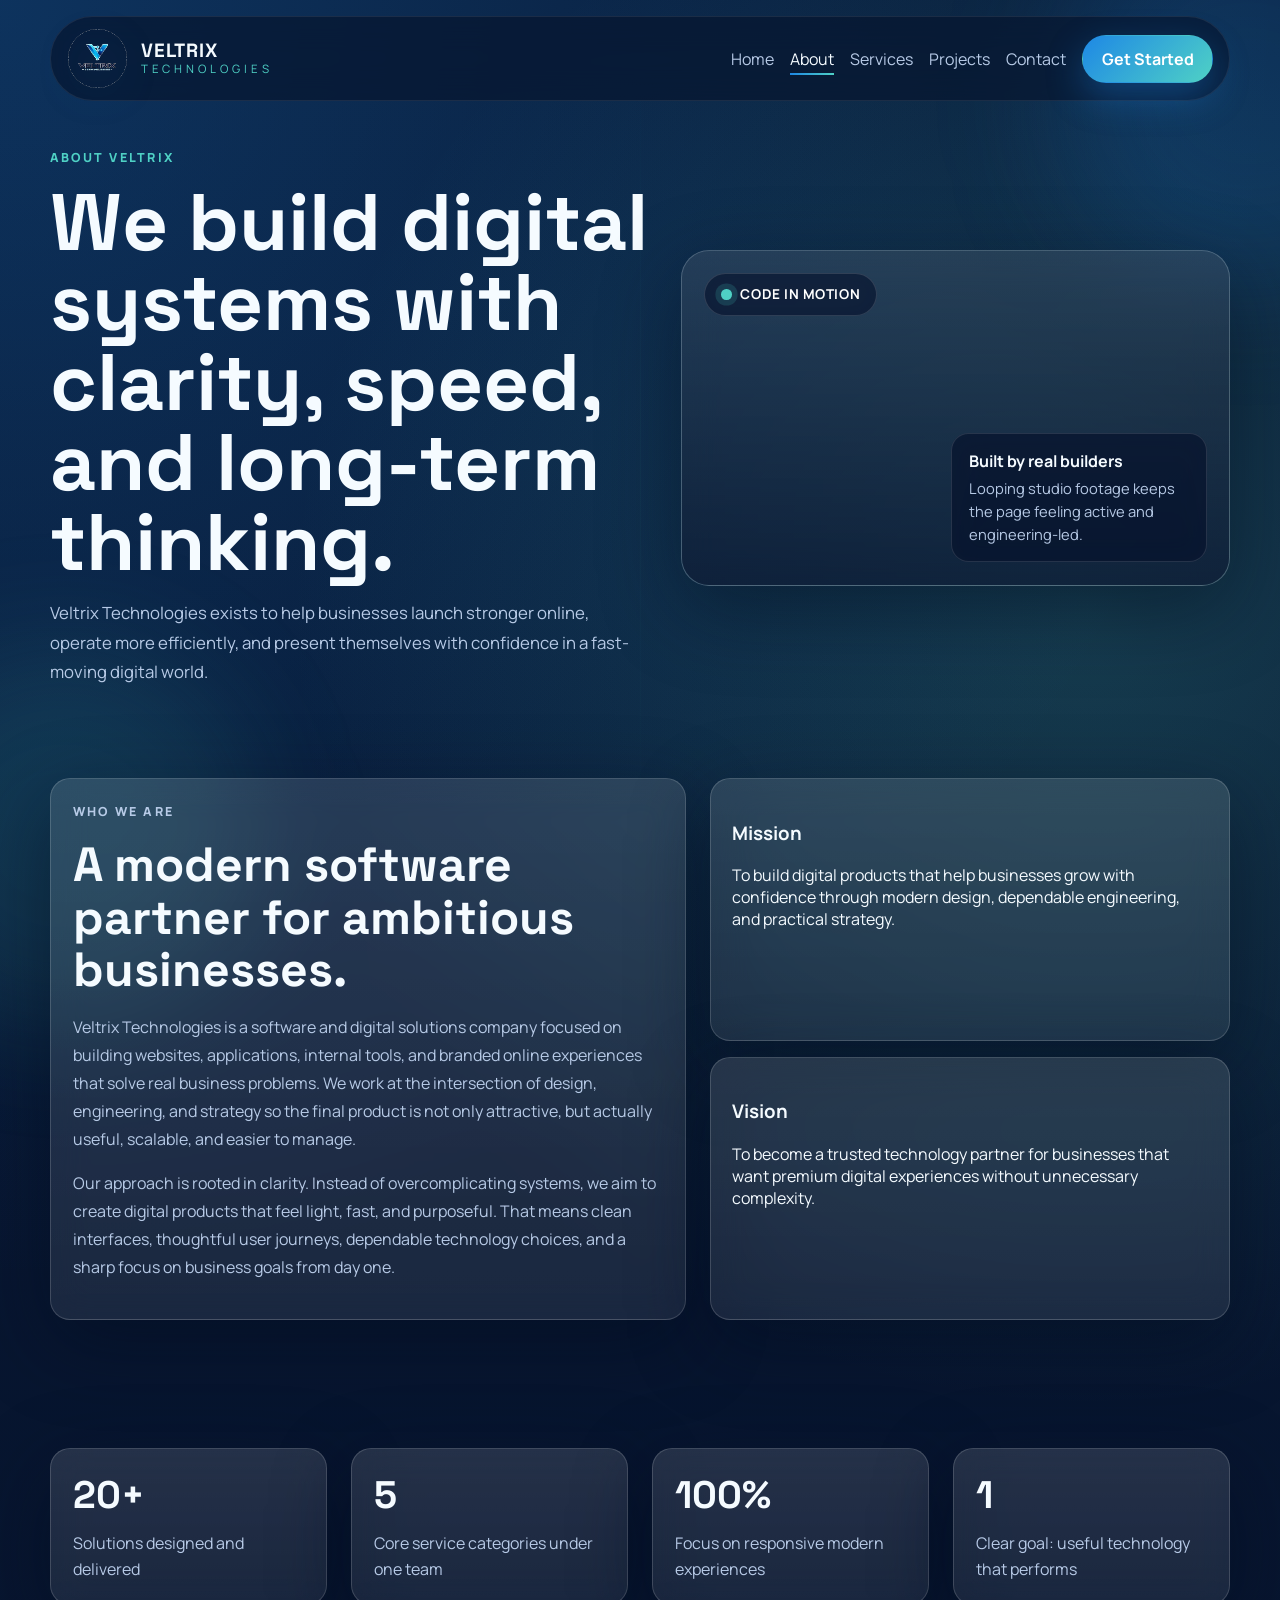
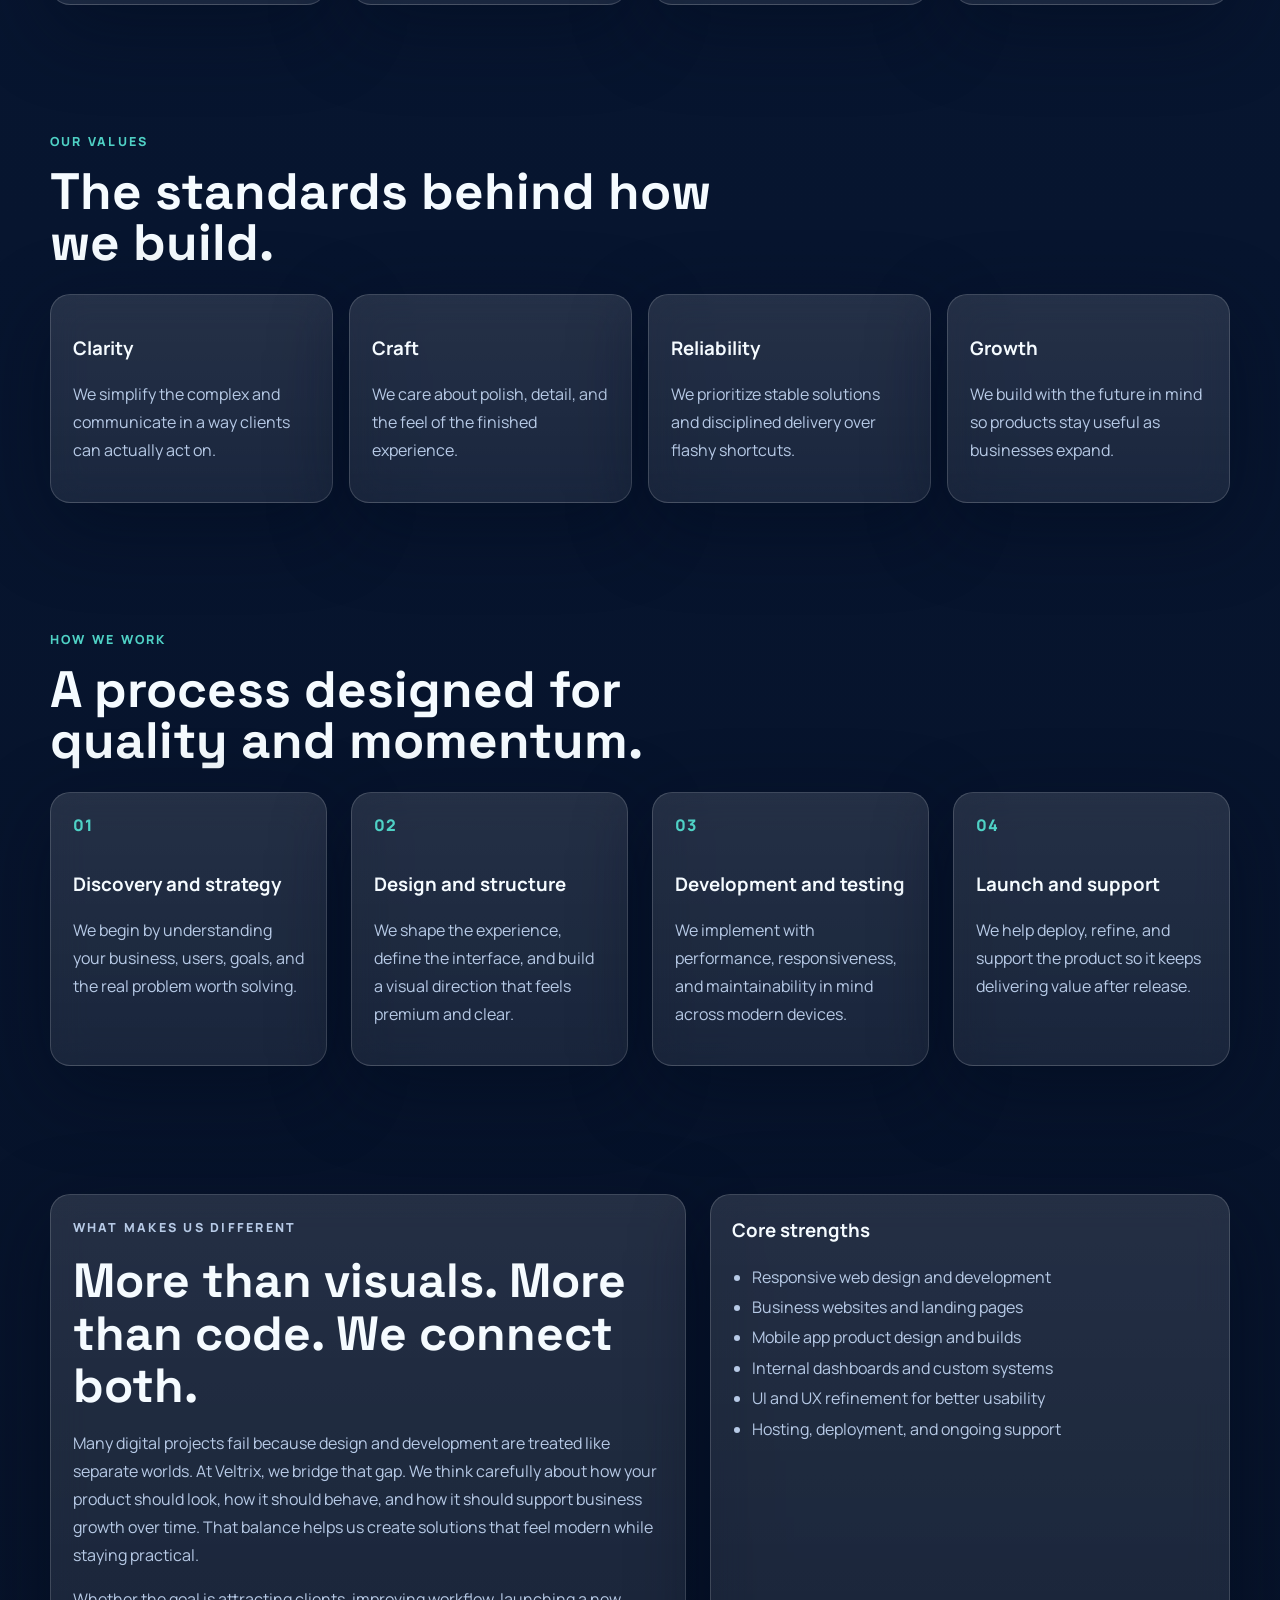
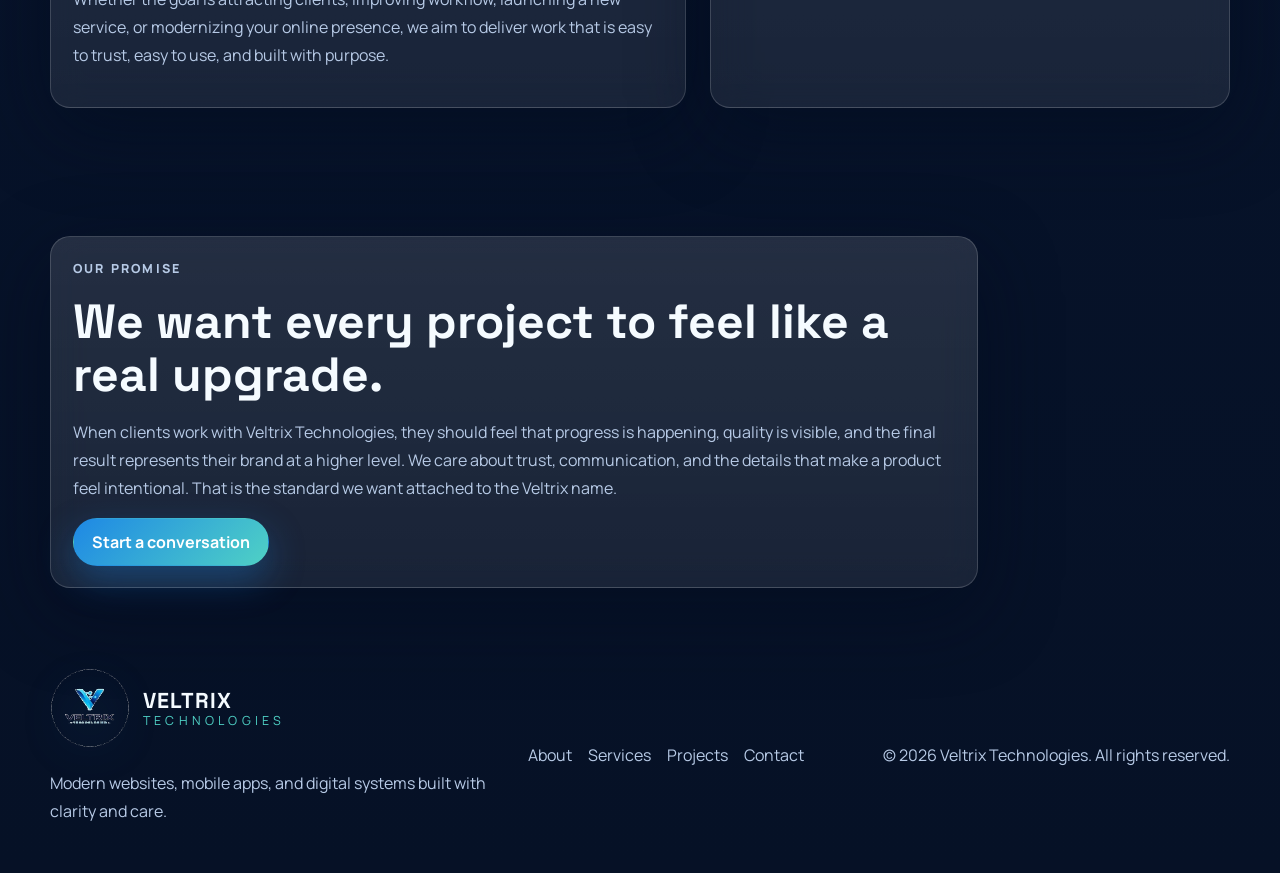
==== veltrix technologies/about.html @ 3b8d6b0b "Veltrix Technologies is a modern tech-focused brand built around creating digital solutions that ble" ====
<!DOCTYPE html>
<html lang="en">
<head>
  <meta charset="UTF-8">
  <meta name="viewport" content="width=device-width, initial-scale=1.0">
  <meta
    name="description"
    content="Learn more about Veltrix Technologies, our mission, values, process, and the way we build reliable digital products."
  >
  <title>About | Veltrix Technologies</title>
  <link rel="preconnect" href="https://fonts.googleapis.com">
  <link rel="preconnect" href="https://fonts.gstatic.com" crossorigin>
  <link
    href="https://fonts.googleapis.com/css2?family=Manrope:wght@400;500;600;700;800&family=Space+Grotesk:wght@500;700&display=swap"
    rel="stylesheet"
  >
  <link rel="stylesheet" href="styles.css">
</head>
<body>
  <div class="site-shell">
    <div class="ambient-line" aria-hidden="true"></div>
    <header class="page-top">
      <nav class="navbar">
        <a class="brand" href="index.html" aria-label="Veltrix Technologies home">
          <img class="brand-mark" src="assets/logo-transparent.png" alt="Veltrix Technologies logo">
          <span class="brand-text">
            <strong>Veltrix</strong>
            <span>Technologies</span>
          </span>
        </a>

        <button class="nav-toggle" aria-label="Toggle navigation" aria-expanded="false">
          <span></span>
          <span></span>
          <span></span>
        </button>

        <div class="nav-links">
          <a href="index.html">Home</a>
          <a class="active" href="about.html">About</a>
          <a href="services.html">Services</a>
          <a href="projects.html">Projects</a>
          <a href="contact.html">Contact</a>
          <a class="btn btn-primary" href="contact.html">Get Started</a>
        </div>
      </nav>

      <section class="section page-hero page-hero-split page-hero-balanced">
        <div class="page-hero-copy">
          <p class="eyebrow">About Veltrix</p>
          <h1>We build digital systems with clarity, speed, and long-term thinking.</h1>
          <p class="hero-text">
            Veltrix Technologies exists to help businesses launch stronger online, operate more
            efficiently, and present themselves with confidence in a fast-moving digital world.
          </p>
        </div>
        <div class="hero-media glass-card">
          <span class="media-badge">Code In Motion</span>
          <video
            class="hero-video"
            autoplay
            muted
            loop
            playsinline
            poster="https://images.unsplash.com/photo-1498050108023-c5249f4df085?auto=format&fit=crop&w=1200&q=80"
            aria-label="Software developers coding at their workstations"
          >
            <source src="https://www.pexels.com/download/video/8266177/" type="video/mp4">
            <source src="https://www.pexels.com/download/video/34704446/" type="video/mp4">
          </video>
          <div class="media-caption">
            <strong>Built by real builders</strong>
            <span>Looping studio footage keeps the page feeling active and engineering-led.</span>
          </div>
        </div>
      </section>
    </header>

    <main>
      <section class="section story-grid">
        <div class="story-card glass-card">
          <p class="eyebrow">Who We Are</p>
          <h2>A modern software partner for ambitious businesses.</h2>
          <p>
            Veltrix Technologies is a software and digital solutions company focused on building
            websites, applications, internal tools, and branded online experiences that solve
            real business problems. We work at the intersection of design, engineering, and
            strategy so the final product is not only attractive, but actually useful, scalable,
            and easier to manage.
          </p>
          <p>
            Our approach is rooted in clarity. Instead of overcomplicating systems, we aim to
            create digital products that feel light, fast, and purposeful. That means clean
            interfaces, thoughtful user journeys, dependable technology choices, and a sharp
            focus on business goals from day one.
          </p>
        </div>

        <div class="story-stack">
          <article class="mini-card glass-card">
            <h3>Mission</h3>
            <p>
              To build digital products that help businesses grow with confidence through modern
              design, dependable engineering, and practical strategy.
            </p>
          </article>
          <article class="mini-card glass-card">
            <h3>Vision</h3>
            <p>
              To become a trusted technology partner for businesses that want premium digital
              experiences without unnecessary complexity.
            </p>
          </article>
        </div>
      </section>

      <section class="section stats-band">
        <div class="stats-grid">
          <article class="stat-card glass-card"><strong>20+</strong><span>Solutions designed and delivered</span></article>
          <article class="stat-card glass-card"><strong>5</strong><span>Core service categories under one team</span></article>
          <article class="stat-card glass-card"><strong>100%</strong><span>Focus on responsive modern experiences</span></article>
          <article class="stat-card glass-card"><strong>1</strong><span>Clear goal: useful technology that performs</span></article>
        </div>
      </section>

      <section class="section values-section">
        <div class="section-heading">
          <p class="eyebrow">Our Values</p>
          <h2>The standards behind how we build.</h2>
        </div>
        <div class="values-grid">
          <article class="value-card glass-card">
            <h3>Clarity</h3>
            <p>We simplify the complex and communicate in a way clients can actually act on.</p>
          </article>
          <article class="value-card glass-card">
            <h3>Craft</h3>
            <p>We care about polish, detail, and the feel of the finished experience.</p>
          </article>
          <article class="value-card glass-card">
            <h3>Reliability</h3>
            <p>We prioritize stable solutions and disciplined delivery over flashy shortcuts.</p>
          </article>
          <article class="value-card glass-card">
            <h3>Growth</h3>
            <p>We build with the future in mind so products stay useful as businesses expand.</p>
          </article>
        </div>
      </section>

      <section class="section process-section">
        <div class="section-heading">
          <p class="eyebrow">How We Work</p>
          <h2>A process designed for quality and momentum.</h2>
        </div>
        <div class="timeline">
          <article class="timeline-step glass-card">
            <span class="timeline-number">01</span>
            <h3>Discovery and strategy</h3>
            <p>We begin by understanding your business, users, goals, and the real problem worth solving.</p>
          </article>
          <article class="timeline-step glass-card">
            <span class="timeline-number">02</span>
            <h3>Design and structure</h3>
            <p>We shape the experience, define the interface, and build a visual direction that feels premium and clear.</p>
          </article>
          <article class="timeline-step glass-card">
            <span class="timeline-number">03</span>
            <h3>Development and testing</h3>
            <p>We implement with performance, responsiveness, and maintainability in mind across modern devices.</p>
          </article>
          <article class="timeline-step glass-card">
            <span class="timeline-number">04</span>
            <h3>Launch and support</h3>
            <p>We help deploy, refine, and support the product so it keeps delivering value after release.</p>
          </article>
        </div>
      </section>

      <section class="section capability-section">
        <div class="capability-grid">
          <div class="capability-copy glass-card">
            <p class="eyebrow">What Makes Us Different</p>
            <h2>More than visuals. More than code. We connect both.</h2>
            <p>
              Many digital projects fail because design and development are treated like separate
              worlds. At Veltrix, we bridge that gap. We think carefully about how your product
              should look, how it should behave, and how it should support business growth over
              time. That balance helps us create solutions that feel modern while staying practical.
            </p>
            <p>
              Whether the goal is attracting clients, improving workflow, launching a new service,
              or modernizing your online presence, we aim to deliver work that is easy to trust,
              easy to use, and built with purpose.
            </p>
          </div>
          <div class="capability-list glass-card">
            <h3>Core strengths</h3>
            <ul>
              <li>Responsive web design and development</li>
              <li>Business websites and landing pages</li>
              <li>Mobile app product design and builds</li>
              <li>Internal dashboards and custom systems</li>
              <li>UI and UX refinement for better usability</li>
              <li>Hosting, deployment, and ongoing support</li>
            </ul>
          </div>
        </div>
      </section>

      <section class="section leadership-section">
        <div class="leader-card glass-card">
          <p class="eyebrow">Our Promise</p>
          <h2>We want every project to feel like a real upgrade.</h2>
          <p>
            When clients work with Veltrix Technologies, they should feel that progress is
            happening, quality is visible, and the final result represents their brand at a higher
            level. We care about trust, communication, and the details that make a product feel
            intentional. That is the standard we want attached to the Veltrix name.
          </p>
          <a class="btn btn-primary" href="contact.html">Start a conversation</a>
        </div>
      </section>
    </main>

    <footer class="footer">
      <div class="footer-brand">
        <a class="brand" href="index.html">
          <img class="brand-mark" src="assets/logo-transparent.png" alt="Veltrix Technologies logo">
          <span class="brand-text">
            <strong>Veltrix</strong>
            <span>Technologies</span>
          </span>
        </a>
        <p>Modern websites, mobile apps, and digital systems built with clarity and care.</p>
      </div>
      <div class="footer-links">
        <a href="about.html">About</a>
        <a href="services.html">Services</a>
        <a href="projects.html">Projects</a>
        <a href="contact.html">Contact</a>
      </div>
      <p class="copyright">&copy; 2026 Veltrix Technologies. All rights reserved.</p>
    </footer>
  </div>

  <script src="script.js"></script>
</body>
</html>
---- veltrix technologies/styles.css ----
:root {
  --bg: #07152f;
  --bg-soft: #0a1f44;
  --surface: rgba(255, 255, 255, 0.08);
  --surface-strong: rgba(255, 255, 255, 0.12);
  --border: rgba(255, 255, 255, 0.16);
  --text: #f5fbff;
  --muted: #b7cae6;
  --primary: #1e88e5;
  --accent: #4fd1c5;
  --shadow: 0 24px 80px rgba(3, 11, 28, 0.45);
  --radius-lg: 28px;
  --radius-md: 20px;
  --radius-sm: 14px;
  --container: 1180px;
  --section-space: 4rem;
}

* {
  box-sizing: border-box;
}

html {
  scroll-behavior: smooth;
}

body {
  margin: 0;
  font-family: "Manrope", sans-serif;
  color: var(--text);
  background:
    radial-gradient(circle at top left, rgba(30, 136, 229, 0.24), transparent 30%),
    radial-gradient(circle at 85% 15%, rgba(79, 209, 197, 0.2), transparent 22%),
    linear-gradient(180deg, #081833 0%, #07152f 45%, #061126 100%);
  overflow-x: hidden;
}

body.menu-open {
  overflow: hidden;
}

a {
  color: inherit;
  text-decoration: none;
}

button,
input,
textarea {
  font: inherit;
}

.site-shell {
  position: relative;
  overflow: hidden;
}

.site-shell::before,
.site-shell::after {
  content: "";
  position: fixed;
  inset: auto;
  width: 24rem;
  height: 24rem;
  border-radius: 50%;
  filter: blur(60px);
  pointer-events: none;
  z-index: -1;
}

.site-shell::before {
  top: -6rem;
  right: -10rem;
  background: rgba(30, 136, 229, 0.18);
}

.site-shell::after {
  bottom: -8rem;
  left: -8rem;
  background: rgba(79, 209, 197, 0.12);
}

.site-shell .ambient-line {
  position: fixed;
  inset: 0 auto 0 50%;
  width: 1px;
  background: linear-gradient(180deg, transparent, rgba(79, 209, 197, 0.12), transparent);
  opacity: 0.35;
  pointer-events: none;
  z-index: -1;
}

.section,
.navbar,
.footer {
  width: min(calc(100% - 2rem), var(--container));
  margin: 0 auto;
}

.section {
  padding: var(--section-space) 0;
}

.hero-wrap {
  padding-bottom: 2rem;
}

.page-top {
  padding-bottom: 0.75rem;
}

.navbar {
  position: sticky;
  top: 0;
  z-index: 20;
  display: flex;
  align-items: center;
  justify-content: space-between;
  margin-top: 1rem;
  padding: 0.7rem 1rem;
  background: rgba(7, 21, 47, 0.68);
  border: 1px solid rgba(255, 255, 255, 0.08);
  border-radius: 999px;
  transition: transform 220ms ease, border-color 220ms ease, background 220ms ease, box-shadow 220ms ease;
  -webkit-backdrop-filter: blur(16px);
    backdrop-filter: blur(16px);
}

.brand {
  display: inline-flex;
  align-items: center;
  gap: 0.8rem;
  flex: 0 0 auto;
}

.brand-mark {
  width: 3.8rem;
  height: 3.8rem;
  display: block;
  object-fit: contain;
  object-position: center;
  filter: drop-shadow(0 10px 24px rgba(30, 136, 229, 0.25));
  transition: transform 260ms ease, filter 260ms ease;
}

.brand-text {
  display: flex;
  flex-direction: column;
  line-height: 0.95;
}

.brand-text strong {
  font-family: "Space Grotesk", sans-serif;
  font-size: 1.2rem;
  letter-spacing: 0.05em;
  text-transform: uppercase;
}

.brand-text span {
  margin-top: 0.22rem;
  font-size: 0.72rem;
  color: var(--accent);
  letter-spacing: 0.34em;
  text-transform: uppercase;
}

.brand:hover .brand-mark,
.brand:focus-visible .brand-mark {
  transform: translateY(-2px) scale(1.02);
  filter: drop-shadow(0 16px 30px rgba(79, 209, 197, 0.32));
}

.nav-links {
  display: flex;
  align-items: center;
  gap: 1rem;
}

.nav-links a:not(.btn) {
  position: relative;
  color: var(--muted);
  transition: color 180ms ease, transform 180ms ease;
}

.nav-links a:not(.btn)::after {
  content: "";
  position: absolute;
  left: 0;
  bottom: -0.35rem;
  width: 100%;
  height: 2px;
  background: linear-gradient(90deg, var(--primary), var(--accent));
  transform: scaleX(0);
  transform-origin: left;
  transition: transform 220ms ease;
}

.nav-links a.active:not(.btn) {
  color: var(--text);
}

.nav-links a:not(.btn):hover,
.nav-links a:not(.btn):focus-visible {
  color: var(--text);
  transform: translateY(-1px);
}

.nav-links a:not(.btn):hover::after,
.nav-links a:not(.btn):focus-visible::after,
.nav-links a.active:not(.btn)::after {
  transform: scaleX(1);
}

.nav-toggle {
  display: none;
  border: 0;
  background: transparent;
  flex-direction: column;
  gap: 0.35rem;
  padding: 0.25rem;
  cursor: pointer;
}

.nav-toggle span {
  width: 1.5rem;
  height: 2px;
  background: var(--text);
  border-radius: 999px;
  transition: transform 180ms ease, opacity 180ms ease;
}

.btn {
  display: inline-flex;
  align-items: center;
  justify-content: center;
  gap: 0.5rem;
  padding: 0.75rem 1.15rem;
  border: 1px solid transparent;
  border-radius: 999px;
  font-weight: 700;
  position: relative;
  overflow: hidden;
  transition: transform 180ms ease, box-shadow 180ms ease, border-color 180ms ease, background 180ms ease;
}

.btn:hover,
.btn:focus-visible {
  transform: translateY(-2px);
}

.btn-primary {
  background: linear-gradient(135deg, var(--primary), var(--accent));
  color: #fff;
  box-shadow: 0 14px 36px rgba(30, 136, 229, 0.35);
}

.btn::after {
  content: "";
  position: absolute;
  inset: 0;
  background: linear-gradient(120deg, transparent 20%, rgba(255, 255, 255, 0.24) 50%, transparent 80%);
  transform: translateX(-120%);
  transition: transform 450ms ease;
}

.btn:hover::after,
.btn:focus-visible::after {
  transform: translateX(120%);
}

.btn-secondary {
  background: rgba(255, 255, 255, 0.04);
  color: var(--text);
  border-color: var(--border);
}

.hero {
  display: grid;
  grid-template-columns: 1.1fr 0.9fr;
  align-items: center;
  gap: 2rem;
  min-height: calc(100vh - 7rem);
}

.eyebrow {
  margin: 0 0 1rem;
  text-transform: uppercase;
  letter-spacing: 0.18em;
  color: var(--accent);
  font-size: 0.78rem;
  font-weight: 800;
}

.hero h1,
.section-heading h2 {
  margin: 0;
  font-family: "Space Grotesk", sans-serif;
  line-height: 1;
}

.hero h1 {
  font-size: clamp(3rem, 7vw, 5.7rem);
  max-width: 11ch;
}

.hero-rotator {
  position: relative;
  min-height: 3.6em;
}

.hero-rotator-text {
  display: inline-flex;
  flex-wrap: wrap;
  gap: 0.28em;
  align-content: flex-start;
}

.hero-rotator-word {
  display: inline-block;
  opacity: 1;
  transform: translateY(0);
}

.hero-rotator-text.is-entering .hero-rotator-word {
  opacity: 0;
  transform: translateY(0.45em);
  animation: heroWordIn 0.55s ease forwards;
}

.hero-rotator-text.is-leaving .hero-rotator-word {
  animation: heroWordOut 0.42s ease forwards;
}

.page-hero {
  padding-top: 3rem;
  padding-bottom: 1rem;
}

.page-hero-split {
  display: grid;
  grid-template-columns: minmax(0, 1.05fr) minmax(20rem, 0.95fr);
  align-items: stretch;
  gap: 1.5rem;
}

.page-hero-copy {
  max-width: 40rem;
  display: flex;
  flex-direction: column;
  justify-content: center;
}

.page-hero-balanced {
  align-items: center;
}

.page-hero-balanced .page-hero-copy {
  max-width: 38rem;
}

.page-hero h1 {
  margin: 0;
  max-width: 12ch;
  font-family: "Space Grotesk", sans-serif;
  font-size: clamp(2.8rem, 7vw, 5rem);
  line-height: 1;
}

.hero-text,
.about-copy p,
.service-card p,
.project-card p,
.reason-card p,
.story-card p,
.value-card p,
.timeline-step p,
.capability-copy p,
.leader-card p,
.contact-panel p,
.footer p {
  color: var(--muted);
  line-height: 1.75;
}

.hero-text {
  max-width: 60ch;
  margin: 1rem 0 0;
  font-size: 1.05rem;
}

.hero-actions {
  display: flex;
  flex-wrap: wrap;
  gap: 1rem;
  margin: 1.5rem 0;
}

.hero-metrics {
  list-style: none;
  padding: 0;
  margin: 1.4rem 0 0;
  display: grid;
  grid-template-columns: repeat(3, minmax(0, 1fr));
  gap: 1rem;
}

.hero-metrics li {
  padding: 1rem 1rem 0 0;
  border-top: 1px solid rgba(255, 255, 255, 0.12);
}

.hero-metrics strong {
  display: block;
  font-size: 1.45rem;
  margin-bottom: 0.35rem;
}

.hero-metrics span {
  color: var(--muted);
  font-size: 0.92rem;
}

.glass-card {
  background: linear-gradient(180deg, var(--surface-strong), var(--surface));
  border: 1px solid var(--border);
  box-shadow: var(--shadow);
  -webkit-backdrop-filter: blur(18px);
  backdrop-filter: blur(18px);
  transition: transform 260ms ease, border-color 260ms ease, box-shadow 260ms ease, background 260ms ease;
}

.hero-visual {
  position: relative;
  min-height: 34rem;
  border-radius: var(--radius-lg);
  overflow: hidden;
  isolation: isolate;
}

.hero-video {
  width: 100%;
  height: 100%;
  object-fit: cover;
  transition: opacity 420ms ease;
}

.hero-video.is-swapping {
  opacity: 0.45;
}

.hero-visual .hero-video {
  position: absolute;
  inset: 0;
}

.hero-visual::after,
.hero-media::after {
  content: "";
  position: absolute;
  inset: 0;
  background: linear-gradient(180deg, rgba(7, 21, 47, 0.18), rgba(7, 21, 47, 0.72));
  pointer-events: none;
}

.visual-grid {
  position: absolute;
  inset: 0;
  background-image:
    linear-gradient(rgba(255, 255, 255, 0.06) 1px, transparent 1px),
    linear-gradient(90deg, rgba(255, 255, 255, 0.06) 1px, transparent 1px);
  background-size: 3rem 3rem;
  mask-image: linear-gradient(180deg, rgba(0, 0, 0, 0.8), transparent);
  animation: pulseGrid 10s linear infinite;
}

.orb {
  position: absolute;
  border-radius: 50%;
  filter: blur(8px);
  animation: drift 9s ease-in-out infinite;
}

.orb-one {
  width: 14rem;
  height: 14rem;
  right: -2rem;
  top: -1rem;
  background: radial-gradient(circle, rgba(79, 209, 197, 0.9), transparent 65%);
}

.orb-two {
  width: 18rem;
  height: 18rem;
  left: -5rem;
  bottom: -6rem;
  animation-delay: -3s;
  background: radial-gradient(circle, rgba(30, 136, 229, 0.9), transparent 68%);
}

.dashboard-card {
  position: absolute;
  background: rgba(7, 21, 47, 0.72);
  border: 1px solid rgba(255, 255, 255, 0.14);
  border-radius: var(--radius-md);
  padding: 1.25rem;
  z-index: 2;
}

.card-top {
  top: 3rem;
  right: 2rem;
  max-width: 16rem;
}

.card-bottom {
  left: 2rem;
  bottom: 2rem;
  max-width: 14rem;
}

.chip {
  display: inline-flex;
  padding: 0.45rem 0.8rem;
  border-radius: 999px;
  font-size: 0.8rem;
  color: var(--bg-soft);
  background: var(--accent);
  font-weight: 800;
}

.dashboard-card h3,
.dashboard-card p,
.dashboard-card strong {
  margin: 0;
}

.dashboard-card h3 {
  margin-top: 1rem;
  line-height: 1.4;
}

.card-bottom p {
  color: var(--muted);
  margin-bottom: 0.65rem;
}

.section-heading {
  max-width: 44rem;
  margin-bottom: 1.6rem;
}

.hero-media {
  position: relative;
  min-height: 21rem;
  height: 100%;
  border-radius: var(--radius-lg);
  overflow: hidden;
}

.page-hero-balanced .hero-media {
  min-height: 18.5rem;
  max-height: 21rem;
}

.media-badge,
.media-caption {
  position: absolute;
  z-index: 2;
  -webkit-backdrop-filter: blur(14px);
  backdrop-filter: blur(14px);
}

.media-badge {
  top: 1.4rem;
  left: 1.4rem;
  display: inline-flex;
  align-items: center;
  gap: 0.55rem;
  padding: 0.7rem 1rem;
  border-radius: 999px;
  background: rgba(7, 21, 47, 0.7);
  border: 1px solid rgba(255, 255, 255, 0.14);
  color: #fff;
  font-size: 0.85rem;
  font-weight: 700;
  letter-spacing: 0.04em;
  text-transform: uppercase;
}

.media-badge::before {
  content: "";
  width: 0.65rem;
  height: 0.65rem;
  border-radius: 50%;
  background: var(--accent);
  box-shadow: 0 0 0 0.35rem rgba(79, 209, 197, 0.16);
}

.media-caption {
  right: 1.4rem;
  bottom: 1.4rem;
  max-width: 16rem;
  padding: 1rem 1.1rem;
  border-radius: 1.1rem;
  background: rgba(7, 21, 47, 0.74);
  border: 1px solid rgba(255, 255, 255, 0.12);
}

.media-caption strong,
.media-caption span {
  display: block;
}

.media-caption strong {
  margin-bottom: 0.3rem;
  font-size: 1rem;
}

.media-caption span {
  color: var(--muted);
  line-height: 1.55;
  font-size: 0.92rem;
}

.section-heading h2 {
  font-size: clamp(2rem, 4vw, 3.4rem);
}

.section-action {
  margin-top: 2rem;
}

.text-link {
  display: inline-block;
  margin-top: 1rem;
  color: var(--accent);
  font-weight: 700;
}

.about-grid,
.contact-grid,
.story-grid,
.capability-grid {
  display: grid;
  grid-template-columns: 1.1fr 0.9fr;
  gap: 1.5rem;
}

.about-copy,
.story-card,
.capability-copy,
.capability-list,
.leader-card,
.contact-panel,
.contact-form,
.mini-card,
.service-card,
.project-card,
.reason-card,
.value-card,
.timeline-step,
.stat-card,
.cta-panel {
  border-radius: var(--radius-md);
  padding: 1.35rem;
}

.about-points,
.story-stack,
.values-grid {
  display: grid;
  gap: 1rem;
}

.card-grid {
  display: grid;
  gap: 1rem;
}

.services-grid {
  grid-template-columns: repeat(5, minmax(0, 1fr));
}

.projects-grid,
.why-grid,
.projects-grid-wide {
  grid-template-columns: repeat(3, minmax(0, 1fr));
}

.service-card,
.project-card,
.reason-card,
.mini-card,
.value-card,
.timeline-step,
.stat-card {
  transition: transform 220ms ease, border-color 220ms ease, box-shadow 220ms ease;
}

.service-card:hover,
.project-card:hover,
.reason-card:hover,
.mini-card:hover,
.value-card:hover,
.timeline-step:hover,
.stat-card:hover,
.contact-panel:hover,
.contact-form:hover,
.about-copy:hover,
.story-card:hover,
.capability-copy:hover,
.capability-list:hover,
.leader-card:hover {
  transform: translateY(-8px) scale(1.01);
  border-color: rgba(79, 209, 197, 0.35);
  box-shadow: 0 26px 60px rgba(3, 11, 28, 0.55);
}

.icon {
  display: inline-flex;
  align-items: center;
  justify-content: center;
  width: 3rem;
  height: 3rem;
  margin-bottom: 1rem;
  border-radius: 1rem;
  font-weight: 800;
  background: linear-gradient(135deg, rgba(30, 136, 229, 0.22), rgba(79, 209, 197, 0.22));
  color: var(--accent);
}

.project-image {
  height: 12rem;
  border-radius: 1.2rem;
  margin-bottom: 1.25rem;
  background-size: cover;
  background-position: center;
}

.project-one {
  background:
    linear-gradient(135deg, rgba(7, 21, 47, 0.38), rgba(30, 136, 229, 0.22)),
    url("https://images.unsplash.com/photo-1498050108023-c5249f4df085?auto=format&fit=crop&w=1200&q=80");
}

.project-two {
  background:
    linear-gradient(135deg, rgba(7, 21, 47, 0.42), rgba(79, 209, 197, 0.18)),
    url("https://images.unsplash.com/photo-1515879218367-8466d910aaa4?auto=format&fit=crop&w=1200&q=80");
}

.project-three {
  background:
    linear-gradient(135deg, rgba(10, 31, 68, 0.4), rgba(30, 136, 229, 0.24)),
    url("https://images.unsplash.com/photo-1461749280684-dccba630e2f6?auto=format&fit=crop&w=1200&q=80");
}

.project-card a {
  display: inline-block;
  margin-top: 0.5rem;
  color: var(--accent);
  font-weight: 700;
  transition: transform 180ms ease, color 180ms ease;
}

.project-card a:hover,
.project-card a:focus-visible,
.text-link:hover,
.text-link:focus-visible {
  transform: translateX(4px);
}

.stats-grid {
  display: grid;
  grid-template-columns: repeat(4, minmax(0, 1fr));
  gap: 1.5rem;
}

.stat-card strong {
  display: block;
  font-family: "Space Grotesk", sans-serif;
  font-size: 2.4rem;
  margin-bottom: 0.75rem;
}

.stat-card span {
  color: var(--muted);
  line-height: 1.6;
}

.values-grid {
  grid-template-columns: repeat(4, minmax(0, 1fr));
}

.timeline {
  display: grid;
  grid-template-columns: repeat(4, minmax(0, 1fr));
  gap: 1.5rem;
}

.timeline-number {
  display: inline-flex;
  margin-bottom: 1rem;
  color: var(--accent);
  font-weight: 800;
  letter-spacing: 0.08em;
}

.capability-list h3 {
  margin-top: 0;
}

.capability-list ul {
  padding-left: 1.2rem;
  margin: 1rem 0 0;
  color: var(--muted);
  line-height: 1.9;
}

.cta-panel {
  display: flex;
  align-items: center;
  justify-content: space-between;
  gap: 1.5rem;
}

.cta-panel h2,
.leader-card h2,
.story-card h2,
.capability-copy h2 {
  margin: 0;
  font-family: "Space Grotesk", sans-serif;
  font-size: clamp(2rem, 4vw, 3rem);
  line-height: 1.1;
}

.leader-card {
  max-width: 58rem;
}

.timeline-step,
.stat-card,
.reason-card,
.service-card,
.project-card,
.mini-card,
.value-card {
  position: relative;
  overflow: hidden;
}

.timeline-step::before,
.stat-card::before,
.reason-card::before,
.service-card::before,
.project-card::before,
.mini-card::before,
.value-card::before {
  content: "";
  position: absolute;
  inset: auto -20% -45% auto;
  width: 10rem;
  height: 10rem;
  border-radius: 50%;
  background: radial-gradient(circle, rgba(79, 209, 197, 0.18), transparent 70%);
  opacity: 0;
  transition: opacity 220ms ease;
}

.timeline-step:hover::before,
.stat-card:hover::before,
.reason-card:hover::before,
.service-card:hover::before,
.project-card:hover::before,
.mini-card:hover::before,
.value-card:hover::before {
  opacity: 1;
}

.contact-list {
  list-style: none;
  padding: 0;
  margin: 2rem 0 0;
  display: grid;
  gap: 1rem;
}

.contact-list li {
  display: flex;
  flex-direction: column;
  gap: 0.35rem;
}

.contact-list span {
  color: var(--muted);
}

.contact-list a {
  color: var(--accent);
  text-decoration: none;
  width: fit-content;
}

.contact-list a:hover {
  text-decoration: underline;
}

.social-links {
  display: flex;
  flex-wrap: wrap;
  gap: 0.8rem;
  margin-top: 1.4rem;
}

.social-link {
  width: 2.9rem;
  height: 2.9rem;
  display: inline-flex;
  align-items: center;
  justify-content: center;
  border-radius: 999px;
  border: 1px solid rgba(255, 255, 255, 0.12);
  background: rgba(255, 255, 255, 0.04);
  transition: transform 180ms ease, border-color 180ms ease, box-shadow 180ms ease, background 180ms ease;
}

.social-link svg {
  width: 1.18rem;
  height: 1.18rem;
  fill: #fff;
}

.social-link:hover,
.social-link:focus-visible {
  transform: translateY(-3px);
  border-color: rgba(79, 209, 197, 0.35);
  box-shadow: 0 14px 30px rgba(3, 11, 28, 0.32);
}

.social-whatsapp:hover,
.social-whatsapp:focus-visible {
  background: rgba(37, 211, 102, 0.18);
}

.social-facebook:hover,
.social-facebook:focus-visible {
  background: rgba(24, 119, 242, 0.18);
}

.social-instagram:hover,
.social-instagram:focus-visible {
  background: rgba(225, 48, 108, 0.18);
}

.social-x:hover,
.social-x:focus-visible {
  background: rgba(255, 255, 255, 0.12);
}

.contact-form {
  display: grid;
  gap: 1rem;
}

.contact-form label {
  display: grid;
  gap: 0.55rem;
  font-weight: 600;
}

.contact-form input,
.contact-form textarea {
  width: 100%;
  border: 1px solid rgba(255, 255, 255, 0.14);
  border-radius: var(--radius-sm);
  background: rgba(255, 255, 255, 0.04);
  color: var(--text);
  padding: 0.95rem 1rem;
  outline: none;
  transition: border-color 180ms ease, box-shadow 180ms ease;
}

.contact-form input:focus,
.contact-form textarea:focus {
  border-color: rgba(79, 209, 197, 0.6);
  box-shadow: 0 0 0 4px rgba(79, 209, 197, 0.12);
}

.map-panel {
  margin-top: 1rem;
  display: grid;
  grid-template-columns: minmax(0, 0.9fr) minmax(0, 1.1fr);
  gap: 1.25rem;
  align-items: stretch;
}

.map-copy {
  padding: 0.25rem;
}

.map-copy h2 {
  margin: 0;
  font-family: "Space Grotesk", sans-serif;
  font-size: clamp(1.8rem, 4vw, 2.6rem);
  line-height: 1.08;
}

.map-copy p:not(.eyebrow) {
  color: var(--muted);
  line-height: 1.75;
}

.map-embed {
  min-height: 22rem;
  border-radius: 1.25rem;
  overflow: hidden;
  border: 1px solid rgba(255, 255, 255, 0.1);
  background: rgba(255, 255, 255, 0.03);
}

.map-embed iframe {
  width: 100%;
  height: 100%;
  border: 0;
  display: block;
}

.send-options {
  padding: 1rem;
  border: 1px solid rgba(255, 255, 255, 0.12);
  border-radius: var(--radius-sm);
  background: rgba(255, 255, 255, 0.03);
}

.send-options-label {
  margin: 0 0 0.9rem;
  color: var(--muted);
  line-height: 1.6;
}

.send-options-grid {
  display: grid;
  grid-template-columns: repeat(2, minmax(0, 1fr));
  gap: 0.75rem;
}

.send-option {
  display: flex;
  align-items: center;
  gap: 0.7rem;
  padding: 0.95rem 1rem;
  border-radius: var(--radius-sm);
  border: 1px solid rgba(255, 255, 255, 0.12);
  background: rgba(7, 21, 47, 0.42);
  cursor: pointer;
}

.send-option input {
  accent-color: var(--accent);
}

.send-option span {
  font-weight: 700;
}

.footer {
  display: grid;
  grid-template-columns: 1.1fr 0.8fr auto;
  align-items: center;
  gap: 1.5rem;
  padding: 1rem 0 2rem;
}

.footer-links {
  display: flex;
  flex-wrap: wrap;
  gap: 1rem;
  color: var(--muted);
}

.copyright {
  color: var(--muted);
  text-align: right;
}

@keyframes drift {
  0%,
  100% {
    transform: translate3d(0, 0, 0) scale(1);
  }
  50% {
    transform: translate3d(0.8rem, -1rem, 0) scale(1.06);
  }
}

@keyframes pulseGrid {
  0%,
  100% {
    opacity: 0.42;
    transform: scale(1);
  }
  50% {
    opacity: 0.72;
    transform: scale(1.03);
  }
}

@keyframes floatUp {
  0% {
    opacity: 0;
    transform: translateY(34px);
  }
  100% {
    opacity: 1;
    transform: translateY(0);
  }
}

@keyframes heroWordIn {
  0% {
    opacity: 0;
    transform: translateY(0.45em);
  }
  100% {
    opacity: 1;
    transform: translateY(0);
  }
}

@keyframes heroWordOut {
  0% {
    opacity: 1;
    transform: translateY(0);
  }
  100% {
    opacity: 0;
    transform: translateY(-0.35em);
  }
}

.reveal {
  opacity: 0;
  transform: translateY(34px);
}

.reveal.is-visible {
  animation: floatUp 0.8s cubic-bezier(0.2, 0.8, 0.2, 1) forwards;
}

.hero-copy > *:nth-child(1),
.page-hero-copy > *:nth-child(1) {
  animation: floatUp 0.6s ease forwards;
}

.hero-copy > *:nth-child(2),
.page-hero-copy > *:nth-child(2) {
  opacity: 0;
  animation: floatUp 0.7s ease 0.08s forwards;
}

.hero-copy > *:nth-child(3),
.page-hero-copy > *:nth-child(3) {
  opacity: 0;
  animation: floatUp 0.7s ease 0.16s forwards;
}

.hero-actions,
.hero-metrics,
.hero-visual,
.hero-media {
  opacity: 0;
  animation: floatUp 0.8s ease 0.24s forwards;
}

@media (max-width: 1080px) {
  .services-grid {
    grid-template-columns: repeat(2, minmax(0, 1fr));
  }

  .projects-grid,
  .projects-grid-wide,
  .why-grid,
  .about-grid,
  .contact-grid,
  .story-grid,
  .capability-grid,
  .stats-grid,
  .values-grid,
  .timeline,
  .hero,
  .page-hero-split,
  .footer {
    grid-template-columns: 1fr;
  }

  .hero {
    min-height: auto;
    padding-top: 2rem;
  }

  .hero-visual {
    min-height: 26rem;
  }

  .hero-media {
    min-height: 22rem;
  }

  .copyright {
    text-align: left;
  }
}

@media (max-width: 760px) {
  .navbar {
    border-radius: 1.4rem;
    align-items: flex-start;
    padding: 0.85rem;
  }

  .nav-toggle {
    display: inline-flex;
    margin-left: auto;
  }

  .nav-links {
    position: absolute;
    top: calc(100% + 0.75rem);
    left: 0;
    right: 0;
    display: none;
    flex-direction: column;
    align-items: flex-start;
    padding: 1rem;
    background: rgba(7, 21, 47, 0.96);
    border: 1px solid rgba(255, 255, 255, 0.08);
    border-radius: 1.4rem;
    box-shadow: var(--shadow);
  }

  .nav-links.is-open {
    display: flex;
  }

  .hero-metrics,
  .services-grid,
  .projects-grid,
  .projects-grid-wide,
  .why-grid,
  .map-panel {
    grid-template-columns: 1fr;
  }

  .section {
    padding: 3rem 0;
  }

  .hero h1 {
    font-size: clamp(2.7rem, 12vw, 4rem);
  }

  .card-top,
  .card-bottom {
    position: relative;
    inset: auto;
    margin: 1.2rem;
    max-width: none;
  }

  .cta-panel {
    align-items: flex-start;
    flex-direction: column;
  }

  .brand-mark {
    object-position: center;
  }

  .brand {
    gap: 0.55rem;
  }

  .brand-mark {
    width: 3.15rem;
    height: 3.15rem;
  }

  .brand-text strong {
    font-size: 1rem;
  }

  .brand-text span {
    font-size: 0.62rem;
    letter-spacing: 0.24em;
  }

  .send-options-grid {
    grid-template-columns: 1fr;
  }
}

@media (prefers-reduced-motion: reduce) {
  html {
    scroll-behavior: auto;
  }

  *,
  *::before,
  *::after {
    animation: none !important;
    transition: none !important;
  }
}
.footer .brand {
  align-items: center;
}

.footer .brand-mark {
  width: 5rem;
  height: 5rem;
}

.footer .brand-text strong {
  font-size: 1.35rem;
}

.footer .brand-text span {
  font-size: 0.78rem;
}
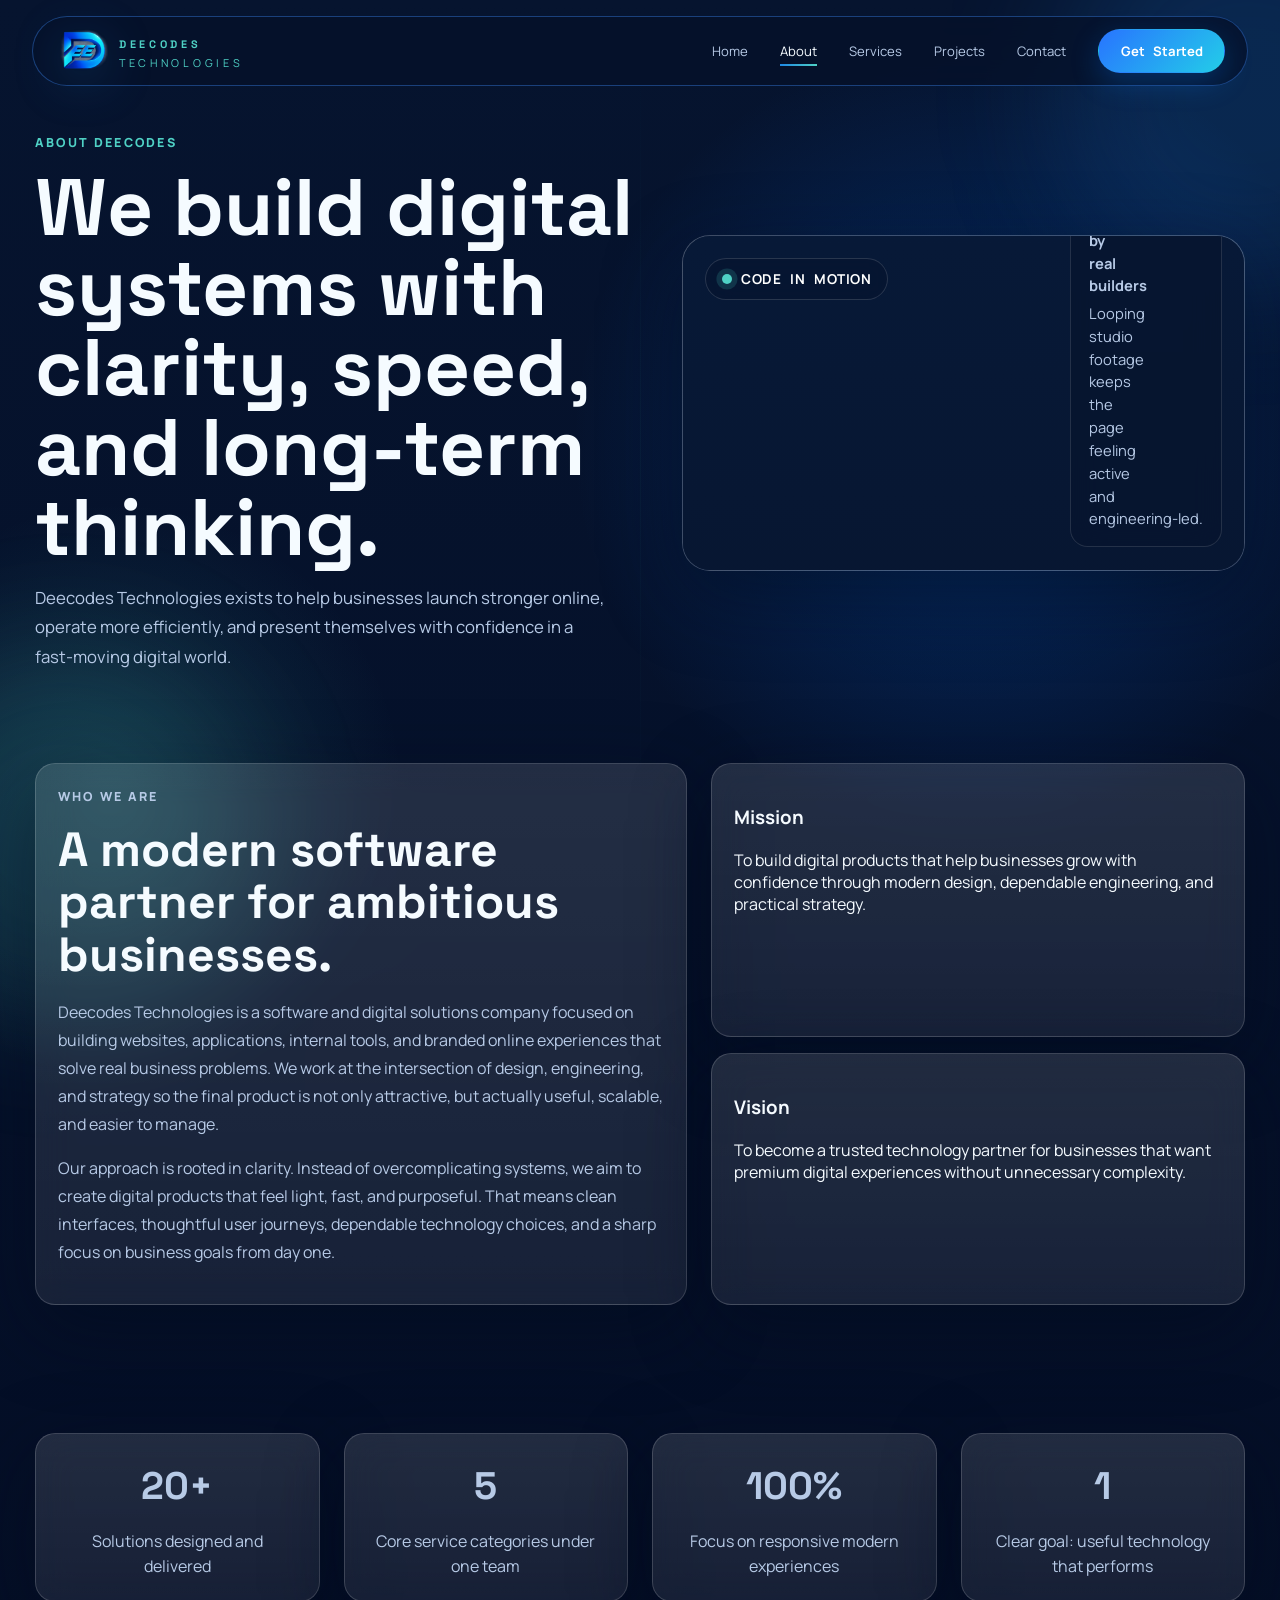
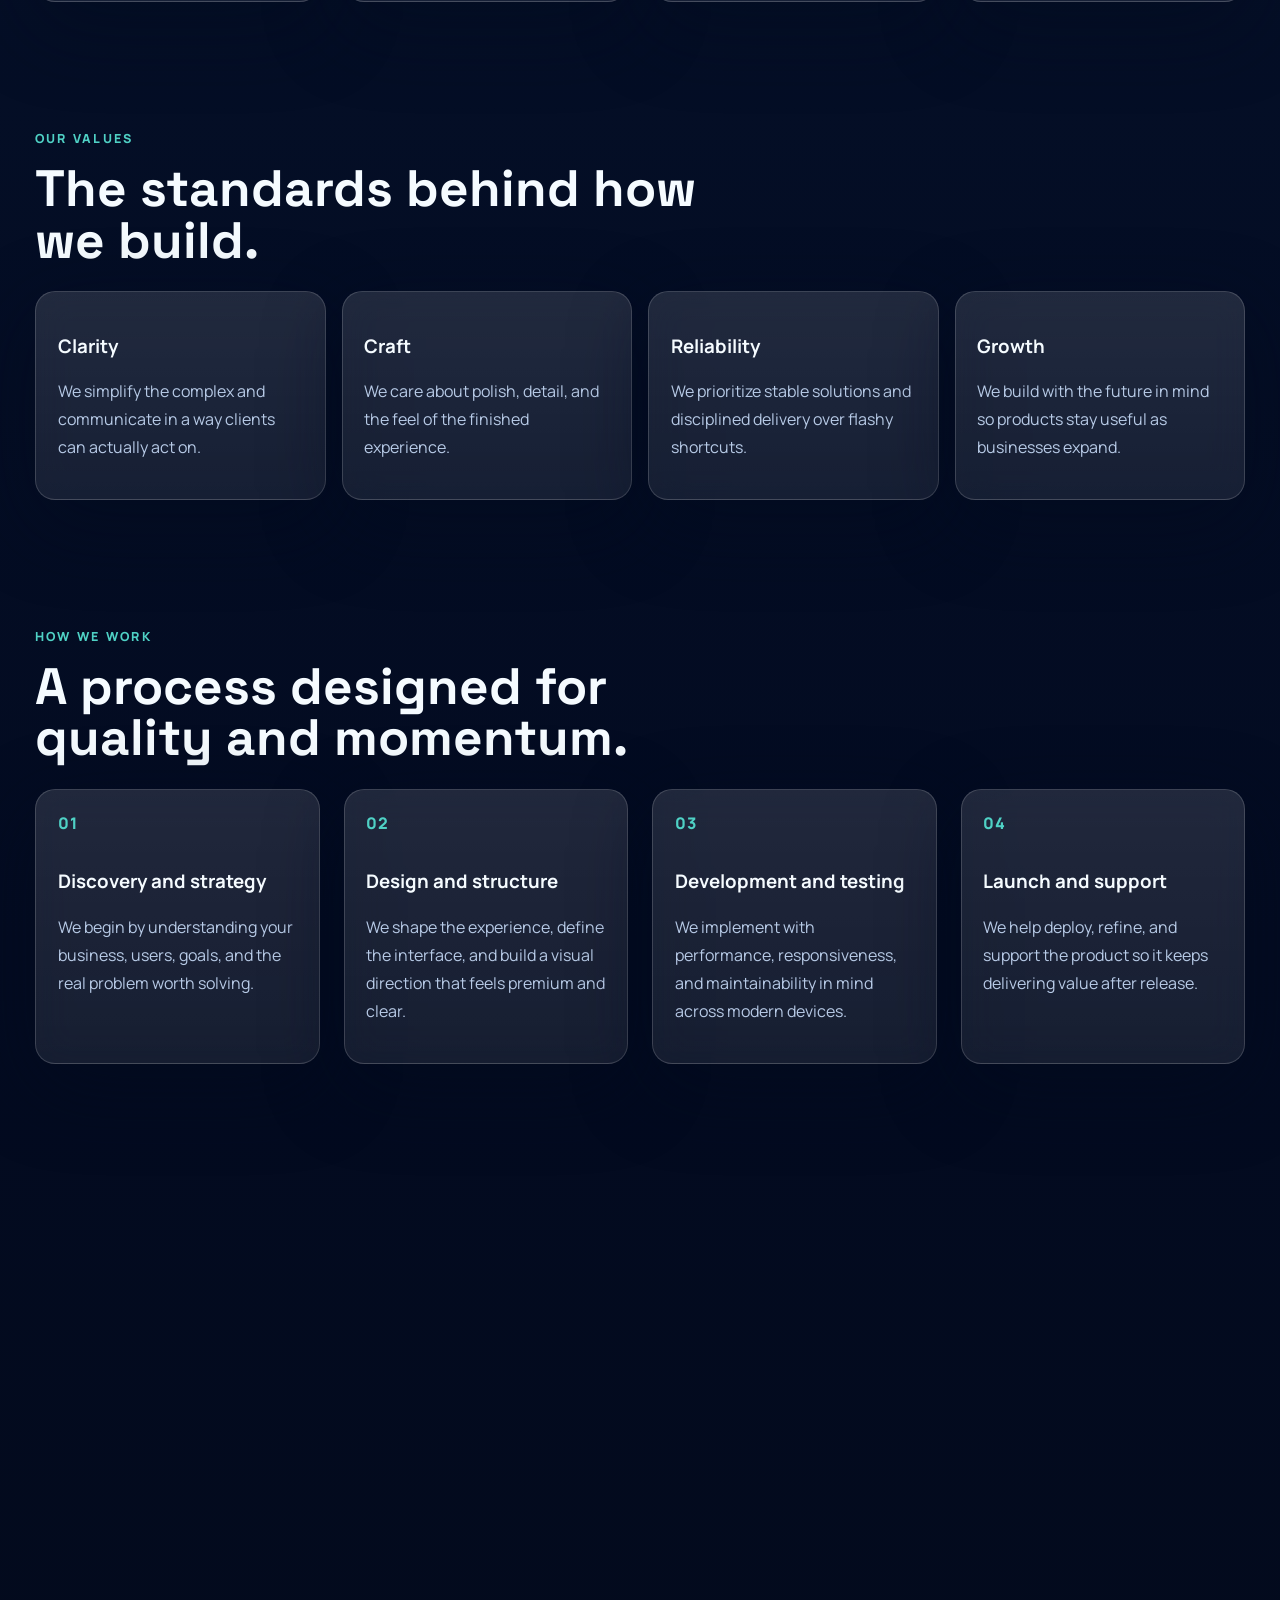
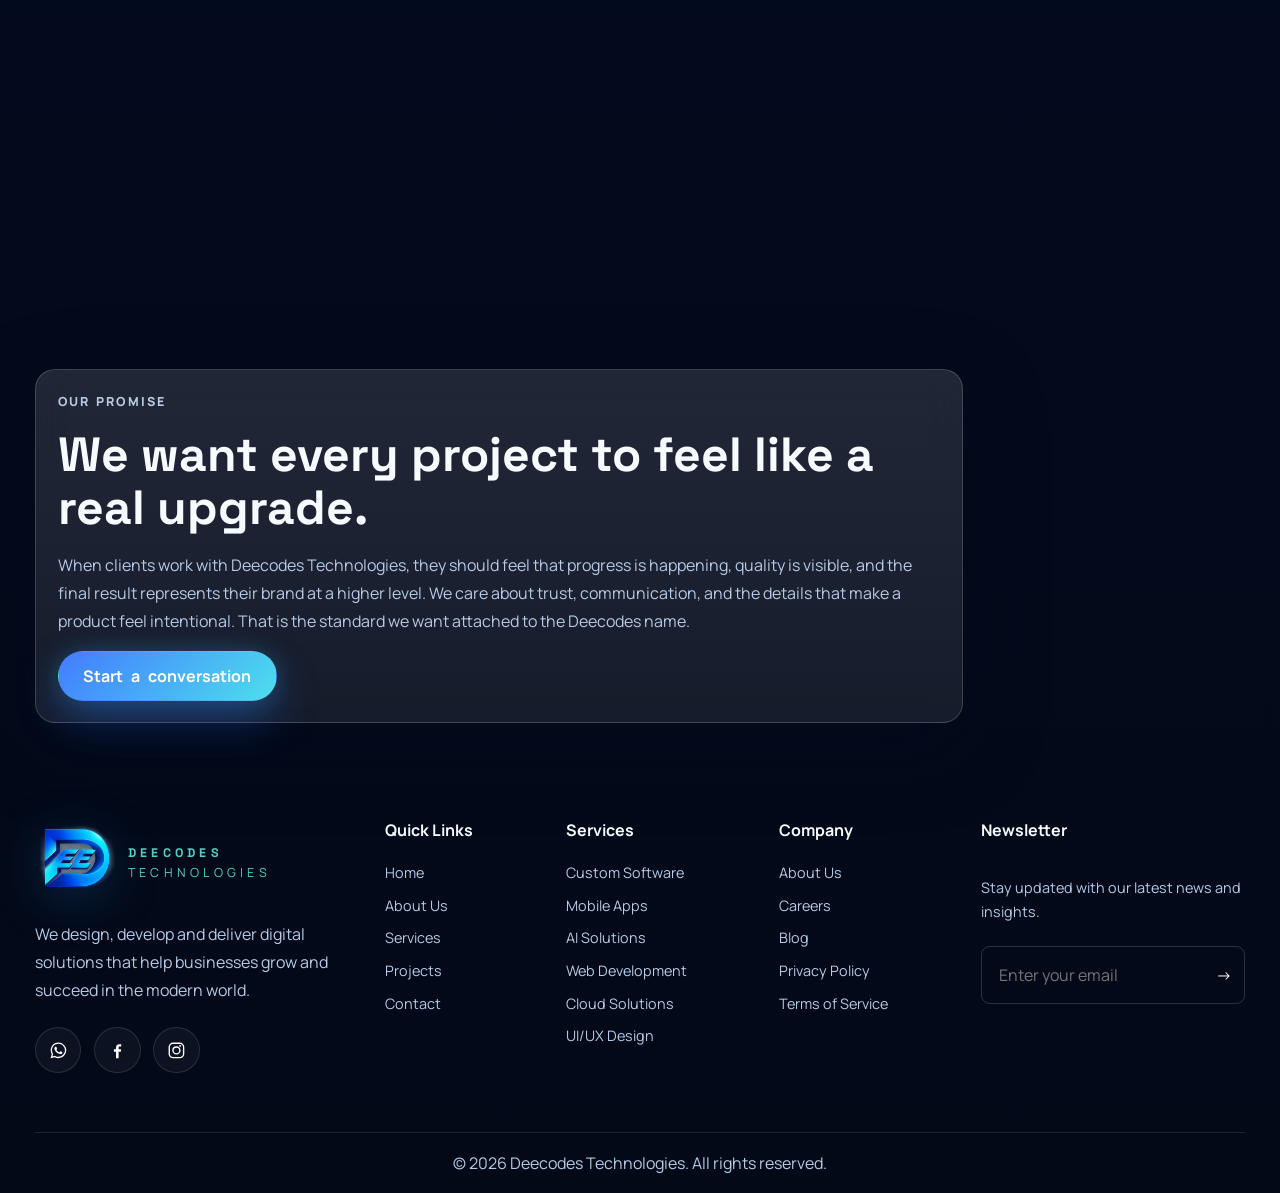
==== commit c2adcdfa: "newupdates" ====
--- a/veltrix technologies/about.html
+++ b/veltrix technologies/about.html
@@ -5,9 +5,9 @@
   <meta name="viewport" content="width=device-width, initial-scale=1.0">
   <meta
     name="description"
-    content="Learn more about Veltrix Technologies, our mission, values, process, and the way we build reliable digital products."
+    content="Learn more about Deecodes Technologies, our mission, values, process, and the way we build reliable digital products."
   >
-  <title>About | Veltrix Technologies</title>
+  <title>About | Deecodes Technologies</title>
   <link rel="preconnect" href="https://fonts.googleapis.com">
   <link rel="preconnect" href="https://fonts.gstatic.com" crossorigin>
   <link
@@ -15,16 +15,17 @@
     rel="stylesheet"
   >
   <link rel="stylesheet" href="styles.css">
+  <link rel="stylesheet" href="https://cdnjs.cloudflare.com/ajax/libs/font-awesome/6.5.2/css/all.min.css">
 </head>
 <body>
   <div class="site-shell">
     <div class="ambient-line" aria-hidden="true"></div>
     <header class="page-top">
       <nav class="navbar">
-        <a class="brand" href="index.html" aria-label="Veltrix Technologies home">
-          <img class="brand-mark" src="assets/logo-transparent.png" alt="Veltrix Technologies logo">
+        <a class="brand" href="index.html" aria-label="Deecodes Technologies home">
+          <img class="brand-mark" src="assets/deelogo.png" alt="Deecodes Technologies logo">
           <span class="brand-text">
-            <strong>Veltrix</strong>
+            <strong>Deecodes</strong>
             <span>Technologies</span>
           </span>
         </a>
@@ -47,10 +48,10 @@
 
       <section class="section page-hero page-hero-split page-hero-balanced">
         <div class="page-hero-copy">
-          <p class="eyebrow">About Veltrix</p>
+          <p class="eyebrow">About Deecodes</p>
           <h1>We build digital systems with clarity, speed, and long-term thinking.</h1>
           <p class="hero-text">
-            Veltrix Technologies exists to help businesses launch stronger online, operate more
+            Deecodes Technologies exists to help businesses launch stronger online, operate more
             efficiently, and present themselves with confidence in a fast-moving digital world.
           </p>
         </div>
@@ -82,7 +83,7 @@
           <p class="eyebrow">Who We Are</p>
           <h2>A modern software partner for ambitious businesses.</h2>
           <p>
-            Veltrix Technologies is a software and digital solutions company focused on building
+            Deecodes Technologies is a software and digital solutions company focused on building
             websites, applications, internal tools, and branded online experiences that solve
             real business problems. We work at the intersection of design, engineering, and
             strategy so the final product is not only attractive, but actually useful, scalable,
@@ -178,13 +179,13 @@
       </section>
 
       <section class="section capability-section">
-        <div class="capability-grid">
+        <div class="ca8pability-grid">
           <div class="capability-copy glass-card">
             <p class="eyebrow">What Makes Us Different</p>
             <h2>More than visuals. More than code. We connect both.</h2>
             <p>
               Many digital projects fail because design and development are treated like separate
-              worlds. At Veltrix, we bridge that gap. We think carefully about how your product
+              worlds. At Deecodes, we bridge that gap. We think carefully about how your product
               should look, how it should behave, and how it should support business growth over
               time. That balance helps us create solutions that feel modern while staying practical.
             </p>
@@ -213,10 +214,10 @@
           <p class="eyebrow">Our Promise</p>
           <h2>We want every project to feel like a real upgrade.</h2>
           <p>
-            When clients work with Veltrix Technologies, they should feel that progress is
+            When clients work with Deecodes Technologies, they should feel that progress is
             happening, quality is visible, and the final result represents their brand at a higher
             level. We care about trust, communication, and the details that make a product feel
-            intentional. That is the standard we want attached to the Veltrix name.
+            intentional. That is the standard we want attached to the Deecodes name.
           </p>
           <a class="btn btn-primary" href="contact.html">Start a conversation</a>
         </div>
@@ -225,22 +226,15 @@
 
     <footer class="footer">
       <div class="footer-brand">
-        <a class="brand" href="index.html">
-          <img class="brand-mark" src="assets/logo-transparent.png" alt="Veltrix Technologies logo">
-          <span class="brand-text">
-            <strong>Veltrix</strong>
-            <span>Technologies</span>
-          </span>
-        </a>
-        <p>Modern websites, mobile apps, and digital systems built with clarity and care.</p>
+        <a class="brand" href="index.html"><img class="brand-mark" src="assets/deelogo.png" alt="Deecodes Technologies logo"><span class="brand-text"><strong>Deecodes</strong><span>Technologies</span></span></a>
+        <p>We design, develop and deliver digital solutions that help businesses grow and succeed in the modern world.</p>
+        <div class="social-links" aria-label="Social links"><a class="social-link social-whatsapp" href="https://wa.me/254746899732" target="_blank" rel="noopener noreferrer" aria-label="Chat on WhatsApp"><svg viewBox="0 0 24 24" aria-hidden="true"><path d="M19.05 4.94A9.8 9.8 0 0 0 12.04 2c-5.45 0-9.88 4.43-9.88 9.88 0 1.74.45 3.43 1.3 4.92L2 22l5.35-1.4a9.84 9.84 0 0 0 4.69 1.19h.01c5.45 0 9.88-4.43 9.88-9.88a9.8 9.8 0 0 0-2.88-6.97Zm-7.01 15.18h-.01a8.16 8.16 0 0 1-4.16-1.14l-.3-.18-3.18.83.85-3.1-.2-.32a8.2 8.2 0 0 1-1.26-4.35c0-4.53 3.69-8.22 8.23-8.22 2.2 0 4.27.86 5.83 2.41a8.17 8.17 0 0 1 2.4 5.82c0 4.54-3.69 8.23-8.2 8.23Zm4.51-6.14c-.25-.13-1.48-.73-1.71-.81-.23-.08-.4-.13-.57.12-.17.25-.65.81-.8.97-.15.17-.3.19-.55.06-.25-.13-1.06-.39-2.02-1.23-.74-.66-1.24-1.47-1.39-1.72-.15-.25-.02-.38.11-.51.11-.11.25-.3.38-.44.13-.15.17-.25.25-.42.08-.17.04-.32-.02-.45-.06-.13-.57-1.36-.78-1.87-.21-.49-.42-.42-.57-.43h-.49c-.17 0-.45.06-.68.32-.23.25-.88.86-.88 2.09 0 1.23.9 2.42 1.03 2.59.13.17 1.77 2.7 4.29 3.79.6.26 1.06.42 1.42.54.6.19 1.14.16 1.57.1.48-.07 1.48-.61 1.69-1.2.21-.59.21-1.09.15-1.2-.06-.11-.23-.17-.48-.3Z"/></svg></a><a class="social-link social-facebook" href="https://www.facebook.com/" target="_blank" rel="noopener noreferrer" aria-label="Facebook"><svg viewBox="0 0 24 24" aria-hidden="true"><path d="M13.5 22v-8.2h2.77l.42-3.22H13.5V8.53c0-.93.26-1.56 1.59-1.56h1.7V4.09c-.29-.04-1.3-.09-2.47-.09-2.45 0-4.13 1.49-4.13 4.24v2.34H7.5v3.22h2.69V22h3.31Z"/></svg></a><a class="social-link social-instagram" href="https://www.instagram.com/" target="_blank" rel="noopener noreferrer" aria-label="Instagram"><svg viewBox="0 0 24 24" aria-hidden="true"><path d="M7.75 2h8.5A5.75 5.75 0 0 1 22 7.75v8.5A5.75 5.75 0 0 1 16.25 22h-8.5A5.75 5.75 0 0 1 2 16.25v-8.5A5.75 5.75 0 0 1 7.75 2Zm0 1.75A4 4 0 0 0 3.75 7.75v8.5a4 4 0 0 0 4 4h8.5a4 4 0 0 0 4-4v-8.5a4 4 0 0 0-4-4h-8.5Zm8.94 1.31a1.19 1.19 0 1 1 0 2.38 1.19 1.19 0 0 1 0-2.38ZM12 6.72A5.28 5.28 0 1 1 6.72 12 5.29 5.29 0 0 1 12 6.72Zm0 1.75A3.53 3.53 0 1 0 15.53 12 3.53 3.53 0 0 0 12 8.47Z"/></svg></a></div>
       </div>
-      <div class="footer-links">
-        <a href="about.html">About</a>
-        <a href="services.html">Services</a>
-        <a href="projects.html">Projects</a>
-        <a href="contact.html">Contact</a>
-      </div>
-      <p class="copyright">&copy; 2026 Veltrix Technologies. All rights reserved.</p>
+      <div class="footer-column"><h3>Quick Links</h3><a href="index.html">Home</a><a href="about.html">About Us</a><a href="services.html">Services</a><a href="projects.html">Projects</a><a href="contact.html">Contact</a></div>
+      <div class="footer-column"><h3>Services</h3><a href="services.html">Custom Software</a><a href="services.html">Mobile Apps</a><a href="services.html">AI Solutions</a><a href="services.html">Web Development</a><a href="services.html">Cloud Solutions</a><a href="services.html">UI/UX Design</a></div>
+      <div class="footer-column"><h3>Company</h3><a href="about.html">About Us</a><a href="contact.html">Careers</a><a href="projects.html">Blog</a><a href="contact.html">Privacy Policy</a><a href="contact.html">Terms of Service</a></div>
+      <div class="footer-column newsletter"><h3>Newsletter</h3><p>Stay updated with our latest news and insights.</p><form><input type="email" placeholder="Enter your email" aria-label="Email address"><button type="submit" aria-label="Subscribe">-&gt;</button></form></div>
+      <p class="copyright">&copy; 2026 Deecodes Technologies. All rights reserved.</p>
     </footer>
   </div>
 
--- a/veltrix technologies/styles.css
+++ b/veltrix technologies/styles.css
@@ -29,9 +29,9 @@
   font-family: "Manrope", sans-serif;
   color: var(--text);
   background:
-    radial-gradient(circle at top left, rgba(30, 136, 229, 0.24), transparent 30%),
-    radial-gradient(circle at 85% 15%, rgba(79, 209, 197, 0.2), transparent 22%),
-    linear-gradient(180deg, #081833 0%, #07152f 45%, #061126 100%);
+    radial-gradient(circle at 76% 10%, rgba(0, 112, 255, 0.28), transparent 25rem),
+    radial-gradient(circle at 9% 18%, rgba(79, 209, 197, 0.16), transparent 18rem),
+    linear-gradient(180deg, #06142f 0%, #030b21 58%, #030917 100%);
   overflow-x: hidden;
 }
 
@@ -93,7 +93,7 @@
 .section,
 .navbar,
 .footer {
-  width: min(calc(100% - 2rem), var(--container));
+  width: min(calc(100% - 4rem), 1210px);
   margin: 0 auto;
 }
 
@@ -116,11 +116,12 @@
   display: flex;
   align-items: center;
   justify-content: space-between;
-  margin-top: 1rem;
-  padding: 0.7rem 1rem;
-  background: rgba(7, 21, 47, 0.68);
-  border: 1px solid rgba(255, 255, 255, 0.08);
+  margin-top: 1.55rem;
+  padding: 0.72rem 1.05rem 0.72rem 1.35rem;
+  background: rgba(6, 17, 42, 0.78);
+  border: 1px solid rgba(64, 142, 255, 0.38);
   border-radius: 999px;
+  box-shadow: inset 0 0 36px rgba(39, 121, 255, 0.12), 0 18px 70px rgba(0, 0, 0, 0.32);
   transition: transform 220ms ease, border-color 220ms ease, background 220ms ease, box-shadow 220ms ease;
   -webkit-backdrop-filter: blur(16px);
     backdrop-filter: blur(16px);
@@ -134,8 +135,8 @@
 }
 
 .brand-mark {
-  width: 3.8rem;
-  height: 3.8rem;
+  width: 3.2rem;
+  height: 3.2rem;
   display: block;
   object-fit: contain;
   object-position: center;
@@ -173,7 +174,8 @@
 .nav-links {
   display: flex;
   align-items: center;
-  gap: 1rem;
+  gap: 2.05rem;
+  font-size: 0.9rem;
 }
 
 .nav-links a:not(.btn) {
@@ -234,7 +236,8 @@
   align-items: center;
   justify-content: center;
   gap: 0.5rem;
-  padding: 0.75rem 1.15rem;
+  min-height: 3.1rem;
+  padding: 0.82rem 1.55rem;
   border: 1px solid transparent;
   border-radius: 999px;
   font-weight: 700;
@@ -249,9 +252,9 @@
 }
 
 .btn-primary {
-  background: linear-gradient(135deg, var(--primary), var(--accent));
+  background: linear-gradient(135deg, #437bff 0%, #4ddfed 100%);
   color: #fff;
-  box-shadow: 0 14px 36px rgba(30, 136, 229, 0.35);
+  box-shadow: 0 18px 42px rgba(36, 119, 255, 0.35), 0 0 26px rgba(77, 223, 237, 0.18);
 }
 
 .btn::after {
@@ -269,9 +272,9 @@
 }
 
 .btn-secondary {
-  background: rgba(255, 255, 255, 0.04);
+  background: rgba(255, 255, 255, 0.025);
   color: var(--text);
-  border-color: var(--border);
+  border-color: rgba(255, 255, 255, 0.58);
 }
 
 .hero {
@@ -280,6 +283,7 @@
   align-items: center;
   gap: 2rem;
   min-height: calc(100vh - 7rem);
+  padding-top: 2rem;
 }
 
 .eyebrow {
@@ -292,15 +296,1699 @@
 }
 
 .hero h1,
-.section-heading h2 {
+.section-heading h2,
+.cta-panel h2 {
   margin: 0;
   font-family: "Space Grotesk", sans-serif;
   line-height: 1;
 }
 
 .hero h1 {
-  font-size: clamp(3rem, 7vw, 5.7rem);
+  font-size: clamp(3rem, 6vw, 5.7rem);
   max-width: 11ch;
+}
+
+.highlight {
+  color: #43d7e4;
+}
+
+.hero-pulse {
+  margin-top: 1.75rem;
+  padding: 1.3rem 1.4rem;
+  border-radius: var(--radius-md);
+  background: rgba(255, 255, 255, 0.06);
+  border: 1px solid rgba(255, 255, 255, 0.1);
+}
+
+.hero-pulse strong,
+.hero-pulse span {
+  display: block;
+}
+
+.hero-pulse strong {
+  font-size: 1rem;
+  margin-bottom: 0.4rem;
+}
+
+.hero-visual {
+  position: relative;
+  min-height: 36rem;
+  border-radius: var(--radius-lg);
+  overflow: hidden;
+  isolation: isolate;
+}
+
+.hero-frame {
+  position: relative;
+  width: 100%;
+  height: 100%;
+  overflow: hidden;
+  border-radius: var(--radius-lg);
+}
+
+.hero-frame img {
+  width: 100%;
+  height: 100%;
+  object-fit: cover;
+  display: block;
+}
+
+.hero-badge {
+  position: absolute;
+  display: flex;
+  flex-direction: column;
+  gap: 0.35rem;
+  padding: 1rem 1.1rem;
+  border-radius: 1.25rem;
+  background: rgba(7, 21, 47, 0.82);
+  border: 1px solid rgba(255, 255, 255, 0.16);
+  backdrop-filter: blur(18px);
+}
+
+.hero-badge .chip {
+  background: rgba(79, 209, 197, 0.16);
+  color: var(--text);
+}
+
+.hero-badge strong {
+  font-size: 1.4rem;
+  display: block;
+}
+
+.badge-top {
+  top: 1.5rem;
+  left: 1.5rem;
+}
+
+.badge-right {
+  top: 1.5rem;
+  right: 1.5rem;
+}
+
+.badge-bottom-left {
+  left: 1.5rem;
+  bottom: 1.5rem;
+}
+
+.badge-bottom-right {
+  right: 1.5rem;
+  bottom: 1.5rem;
+}
+
+.hero-actions {
+  display: flex;
+  flex-wrap: wrap;
+  gap: 1rem;
+  margin: 1.5rem 0;
+}
+
+.hero-text {
+  max-width: 60ch;
+  margin: 1rem 0 0;
+  font-size: 1.05rem;
+}
+
+.stats-grid {
+  display: grid;
+  grid-template-columns: repeat(4, minmax(0, 1fr));
+  gap: 1rem;
+}
+
+.stat-card {
+  text-align: center;
+}
+
+.stat-card strong {
+  font-size: 2rem;
+}
+
+.stat-card span {
+  color: var(--muted);
+}
+
+/* Contact page reference layout */
+.contact-reference-page {
+  background:
+    linear-gradient(135deg, transparent 0 6%, rgba(30, 136, 229, 0.12) 6.1% 9%, transparent 9.1%) top left / 18rem 18rem no-repeat,
+    linear-gradient(315deg, transparent 0 8%, rgba(30, 136, 229, 0.12) 8.1% 11%, transparent 11.1%) bottom right / 20rem 20rem no-repeat,
+    radial-gradient(circle at 88% 28%, rgba(0, 112, 255, 0.18), transparent 24rem),
+    linear-gradient(180deg, #020c23 0%, #03102e 58%, #02091c 100%);
+}
+
+.contact-reference-page .navbar {
+  margin-top: 0;
+  width: min(calc(100% - 4rem), 1210px);
+  border-top: 0;
+  border-left-color: transparent;
+  border-right-color: transparent;
+  border-radius: 0;
+  background: rgba(2, 12, 35, 0.72);
+}
+
+.contact-reference-page .brand-mark {
+  width: 3.2rem;
+  height: 3.1rem;
+  object-fit: contain;
+}
+
+.contact-reference-page .brand-text {
+  display: flex;
+}
+
+.contact-reference-page .brand-text > span {
+  display: none;
+}
+
+.contact-reference-page .page-top {
+  padding-bottom: 0;
+}
+
+.contact-hero {
+  display: grid;
+  grid-template-columns: minmax(0, 1fr) minmax(32rem, 0.98fr);
+  gap: clamp(3rem, 7vw, 7rem);
+  align-items: center;
+  padding-top: 3.8rem;
+  padding-bottom: 2rem;
+}
+
+.contact-intro {
+  max-width: 34rem;
+}
+
+.contact-intro h1 {
+  margin: 0;
+  font-family: "Space Grotesk", sans-serif;
+  font-size: clamp(3rem, 6vw, 5.2rem);
+  line-height: 0.98;
+  letter-spacing: -0.02em;
+}
+
+.contact-intro h1 span {
+  color: #22c9f1;
+}
+
+.contact-intro .hero-text {
+  max-width: 34rem;
+  margin-top: 1.5rem;
+  color: #b8d2f3;
+  line-height: 1.7;
+}
+
+.contact-benefits {
+  display: grid;
+  grid-template-columns: repeat(3, minmax(0, 1fr));
+  gap: 1.2rem;
+  margin-top: 2.35rem;
+}
+
+.contact-benefits article {
+  min-width: 0;
+  padding-right: 1rem;
+  border-right: 1px solid rgba(64, 142, 255, 0.25);
+}
+
+.contact-benefits article:last-child {
+  border-right: 0;
+}
+
+.contact-benefit-icon,
+.detail-icon {
+  display: inline-flex;
+  align-items: center;
+  justify-content: center;
+  color: #20d5f3;
+  background: linear-gradient(145deg, rgba(0, 104, 255, 0.5), rgba(4, 38, 92, 0.75));
+  border: 1px solid rgba(0, 171, 255, 0.44);
+  box-shadow: 0 0 22px rgba(0, 153, 255, 0.16);
+}
+
+.contact-benefit-icon {
+  width: 2.5rem;
+  height: 2.5rem;
+  margin-bottom: 1rem;
+  border-radius: 0.7rem;
+  font-size: 1.35rem;
+}
+
+.contact-benefits strong,
+.contact-benefits p {
+  display: block;
+}
+
+.contact-benefits strong {
+  font-size: 0.95rem;
+}
+
+.contact-benefits p {
+  margin: 0.5rem 0 0;
+  color: #a6c4ed;
+  font-size: 0.82rem;
+  line-height: 1.55;
+}
+
+.contact-reference-page .contact-form {
+  gap: 1rem;
+  padding: 1.5rem;
+  border: 1px solid rgba(0, 133, 255, 0.64);
+  border-radius: 1rem;
+  background: linear-gradient(160deg, rgba(5, 34, 94, 0.72), rgba(2, 17, 54, 0.9));
+  box-shadow: 0 22px 70px rgba(0, 41, 125, 0.28), inset 0 0 28px rgba(0, 113, 255, 0.08);
+}
+
+.form-heading .eyebrow {
+  margin-bottom: 0.55rem;
+  font-size: 0.68rem;
+}
+
+.form-heading h2 {
+  margin: 0;
+  font-family: "Space Grotesk", sans-serif;
+  font-size: 1.8rem;
+}
+
+.form-heading > p:last-child {
+  margin: 0.5rem 0 1.2rem;
+  color: #a8c5e9;
+  font-size: 0.85rem;
+}
+
+.form-row {
+  display: grid;
+  grid-template-columns: repeat(2, minmax(0, 1fr));
+  gap: 0.85rem;
+}
+
+.contact-reference-page .contact-form label {
+  gap: 0.42rem;
+  color: #dceaff;
+  font-size: 0.72rem;
+}
+
+.contact-reference-page .contact-form input,
+.contact-reference-page .contact-form textarea,
+.contact-reference-page .contact-form select {
+  border-color: rgba(53, 137, 237, 0.4);
+  border-radius: 0.55rem;
+  background: rgba(0, 24, 74, 0.78);
+  color: #eef7ff;
+  padding: 0.82rem 0.9rem;
+  font-size: 0.78rem;
+}
+
+.contact-reference-page .contact-form select {
+  appearance: none;
+  background-image: linear-gradient(45deg, transparent 50%, #22c9f1 50%), linear-gradient(135deg, #22c9f1 50%, transparent 50%);
+  background-position: calc(100% - 1.1rem) 50%, calc(100% - 0.8rem) 50%;
+  background-size: 0.3rem 0.3rem, 0.3rem 0.3rem;
+  background-repeat: no-repeat;
+}
+
+.contact-reference-page .contact-form input::placeholder,
+.contact-reference-page .contact-form textarea::placeholder {
+  color: #7195ca;
+}
+
+.contact-reference-page .contact-form textarea {
+  min-height: 4.7rem;
+  resize: vertical;
+}
+
+.contact-reference-page .contact-form .btn {
+  width: 100%;
+  min-height: 2.8rem;
+  border-radius: 0.55rem;
+  font-size: 0.8rem;
+}
+
+.contact-details {
+  display: grid;
+  grid-template-columns: repeat(4, minmax(0, 1fr));
+  gap: 1rem;
+  padding-top: 0.6rem;
+  padding-bottom: 2rem;
+}
+
+.contact-detail-card {
+  display: flex;
+  align-items: center;
+  gap: 0.8rem;
+  min-width: 0;
+  min-height: 4.7rem;
+  padding: 0.85rem 0.95rem;
+  border: 1px solid rgba(31, 125, 235, 0.48);
+  border-radius: 0.75rem;
+  background: rgba(2, 19, 56, 0.65);
+}
+
+.detail-icon {
+  flex: 0 0 auto;
+  width: 2.4rem;
+  height: 2.4rem;
+  border-radius: 50%;
+  font-size: 1.15rem;
+}
+
+.contact-detail-card div {
+  min-width: 0;
+}
+
+.contact-detail-card strong,
+.contact-detail-card a,
+.contact-detail-card div > span {
+  display: block;
+}
+
+.contact-detail-card strong {
+  margin-bottom: 0.25rem;
+  font-size: 0.8rem;
+}
+
+.contact-detail-card a,
+.contact-detail-card div > span {
+  overflow-wrap: anywhere;
+  color: #a7c8f2;
+  font-size: 0.68rem;
+  line-height: 1.45;
+}
+
+.contact-detail-card a:hover {
+  color: var(--accent);
+}
+
+.detail-arrow {
+  margin-left: auto;
+  color: #1bc8f2;
+  font-size: 1rem;
+}
+
+.contact-reference-page .footer {
+  border-top: 1px solid rgba(64, 142, 255, 0.2);
+  padding-top: 1.35rem;
+}
+
+@media (max-width: 1100px) {
+  .contact-hero {
+    grid-template-columns: 1fr;
+    gap: 2.5rem;
+  }
+
+  .contact-intro {
+    max-width: none;
+  }
+
+  .contact-details {
+    grid-template-columns: repeat(2, minmax(0, 1fr));
+  }
+}
+
+@media (max-width: 600px) {
+  .contact-reference-page .navbar {
+    width: calc(100% - 2rem);
+  }
+
+  .contact-reference-page .brand-mark {
+    width: 3.2rem;
+  }
+
+  .contact-hero {
+    padding-top: 2.6rem;
+  }
+
+  .contact-intro h1 {
+    font-size: clamp(2.8rem, 14vw, 4.2rem);
+  }
+
+  .contact-benefits,
+  .form-row,
+  .contact-details {
+    grid-template-columns: 1fr;
+  }
+
+  .contact-benefits article {
+    padding: 0 0 1rem;
+    border-right: 0;
+    border-bottom: 1px solid rgba(64, 142, 255, 0.25);
+  }
+
+  .contact-benefits article:last-child {
+    border-bottom: 0;
+  }
+}
+
+/* Projects page reference layout */
+.projects-reference-page {
+  background:
+    linear-gradient(135deg, transparent 0 5%, rgba(30, 136, 229, 0.18) 5.1% 9%, transparent 9.1%) top left / 18rem 18rem no-repeat,
+    radial-gradient(circle at 78% 22%, rgba(0, 112, 255, 0.22), transparent 25rem),
+    linear-gradient(180deg, #020b21 0%, #031535 54%, #02091b 100%);
+}
+
+.projects-reference-page .navbar {
+  margin-top: 0;
+  width: min(calc(100% - 4rem), 1210px);
+  border-top: 0;
+  border-left-color: transparent;
+  border-right-color: transparent;
+  border-radius: 0;
+  background: rgba(2, 12, 35, 0.72);
+}
+
+.projects-reference-page .page-top {
+  padding-bottom: 0;
+}
+
+.projects-reference-page .brand-mark {
+  width: 3.2rem;
+  height: 3.1rem;
+  object-fit: contain;
+}
+
+.projects-reference-page .brand-text > span {
+  display: none;
+}
+
+.projects-hero {
+  position: relative;
+  display: grid;
+  grid-template-columns: minmax(0, 0.9fr) minmax(0, 1.1fr);
+  gap: 2rem;
+  align-items: center;
+  min-height: 16rem;
+  padding-top: 2.3rem;
+  padding-bottom: 1.2rem;
+}
+
+.projects-hero-copy {
+  position: relative;
+  z-index: 2;
+}
+
+.projects-hero h1 {
+  margin: 0;
+  font-family: "Space Grotesk", sans-serif;
+  font-size: clamp(3rem, 5.4vw, 4.6rem);
+  line-height: 0.98;
+  letter-spacing: -0.02em;
+}
+
+.projects-hero h1 span {
+  color: #1ec8f0;
+}
+
+.projects-hero .hero-text {
+  max-width: 34rem;
+  margin: 0.9rem 0 1.3rem;
+  color: #b5cdec;
+  font-size: 0.9rem;
+  line-height: 1.55;
+}
+
+.project-filters {
+  display: flex;
+  flex-wrap: wrap;
+  gap: 0.55rem;
+}
+
+.project-filters button {
+  min-height: 2rem;
+  padding: 0.45rem 1rem;
+  border: 1px solid rgba(48, 126, 229, 0.5);
+  border-radius: 999px;
+  background: rgba(2, 25, 70, 0.72);
+  color: #b8d2ef;
+  cursor: pointer;
+  font-size: 0.68rem;
+  transition: transform 180ms ease, color 180ms ease, border-color 180ms ease, background 180ms ease;
+}
+
+.project-filters button:hover,
+.project-filters button:focus-visible,
+.project-filters button.is-active {
+  color: #fff;
+  border-color: #1dc8f1;
+  background: linear-gradient(135deg, #145fff, #0cc5e9);
+  transform: translateY(-2px);
+}
+
+.projects-hero-art {
+  position: relative;
+  min-height: 15rem;
+  overflow: hidden;
+  border-radius: 1rem;
+  border: 1px solid rgba(44, 156, 255, 0.45);
+  box-shadow: 0 1.5rem 3rem rgba(0, 35, 105, 0.3);
+}
+
+.projects-hero-art::before,
+.projects-hero-art::after {
+  content: "";
+  position: absolute;
+  border: 1px solid rgba(41, 147, 255, 0.45);
+  border-radius: 50%;
+  transform: rotate(-18deg);
+}
+
+.projects-hero-art::before {
+  width: 35rem;
+  height: 14rem;
+  right: -5rem;
+  top: 0.5rem;
+}
+
+.projects-hero-art::after {
+  width: 29rem;
+  height: 12rem;
+  right: 0;
+  top: 2.3rem;
+  opacity: 0.5;
+}
+
+.hero-laptop {
+  position: absolute;
+  right: 17%;
+  bottom: 2.4rem;
+  z-index: 1;
+  width: 17rem;
+  transform: perspective(700px) rotateY(-13deg) rotateX(4deg);
+  filter: drop-shadow(0 1.5rem 1.5rem rgba(0, 79, 221, 0.45));
+}
+
+.hero-laptop-screen {
+  height: 9.8rem;
+  padding: 1rem;
+  border: 2px solid #159dff;
+  border-radius: 0.6rem 0.6rem 0.25rem 0.25rem;
+  background: linear-gradient(145deg, #061d52, #010c26);
+  box-shadow: inset 0 0 1.5rem rgba(0, 129, 255, 0.3);
+}
+
+.hero-laptop-screen span,
+.hero-laptop-screen i,
+.hero-laptop-screen b,
+.hero-laptop-screen em {
+  display: block;
+  height: 0.3rem;
+  margin: 0.45rem 0;
+  border-radius: 999px;
+  background: linear-gradient(90deg, #17c7f1, #2367ff 60%, transparent);
+}
+
+.hero-laptop-screen i { width: 72%; background: linear-gradient(90deg, #ff9e57, #2b8bff 60%, transparent); }
+.hero-laptop-screen b { width: 82%; }
+.hero-laptop-screen em { width: 54%; background: linear-gradient(90deg, #55e6b8, #246aff 60%, transparent); }
+
+.hero-laptop-base {
+  width: 116%;
+  height: 0.8rem;
+  margin-left: -8%;
+  border-radius: 0 0 0.8rem 0.8rem;
+  background: linear-gradient(180deg, #1579db, #061c53);
+  transform: perspective(200px) rotateX(-16deg);
+}
+
+.hero-phone {
+  position: absolute;
+  right: 4%;
+  bottom: 2.2rem;
+  z-index: 2;
+  width: 4.4rem;
+  height: 8.8rem;
+  padding: 1.6rem 0.45rem 0.5rem;
+  border: 2px solid #10aef7;
+  border-radius: 0.8rem;
+  background: linear-gradient(160deg, #06255e, #010b26);
+  transform: rotate(10deg);
+  box-shadow: 0 1rem 2rem rgba(0, 67, 212, 0.42);
+}
+
+.hero-phone span,
+.hero-phone i {
+  display: block;
+  height: 0.35rem;
+  margin-bottom: 0.65rem;
+  border-radius: 999px;
+  background: #159cf0;
+}
+
+.hero-phone strong {
+  display: block;
+  margin-bottom: 0.9rem;
+  color: #fff;
+  font-size: 0.4rem;
+}
+
+.hero-phone i { background: linear-gradient(90deg, #17d3f1, #254dbe); }
+
+.projects-showcase {
+  padding-top: 0.7rem;
+}
+
+.projects-grid-reference {
+  display: grid;
+  grid-template-columns: repeat(3, minmax(0, 1fr));
+  gap: 0.85rem;
+}
+
+.project-tile {
+  display: grid;
+  grid-template-columns: 10rem minmax(0, 1fr);
+  gap: 0.85rem;
+  min-width: 0;
+  padding: 0.7rem;
+  border: 1px solid rgba(35, 121, 230, 0.42);
+  border-radius: 0.75rem;
+  background: rgba(2, 18, 53, 0.74);
+  transition: transform 220ms ease, border-color 220ms ease, box-shadow 220ms ease;
+}
+
+.project-tile:hover {
+  transform: translateY(-4px);
+  border-color: rgba(20, 200, 242, 0.72);
+  box-shadow: 0 1rem 2rem rgba(0, 42, 138, 0.28);
+}
+
+.project-tile.is-hidden {
+  display: none;
+}
+
+.project-visual {
+  position: relative;
+  min-height: 9.5rem;
+  overflow: hidden;
+  border-radius: 0.55rem;
+  background-size: cover;
+  background-position: center;
+}
+
+.project-visual::after {
+  content: "";
+  position: absolute;
+  inset: 0;
+  background: linear-gradient(180deg, transparent 46%, rgba(1, 10, 30, 0.6));
+}
+
+.project-nature { background-image: url("https://images.unsplash.com/photo-1497250681960-ef046c08a56e?auto=format&fit=crop&w=700&q=80"); }
+.project-mindloom { background-image: url("https://images.unsplash.com/photo-1559757175-0eb30cd8c063?auto=format&fit=crop&w=700&q=80"); }
+.project-echo { background-image: url("https://images.unsplash.com/photo-1556742049-0cfed4f6a45d?auto=format&fit=crop&w=700&q=80"); }
+.project-kvtvc { background-image: url("https://images.unsplash.com/photo-1516321318423-f06f85e504b3?auto=format&fit=crop&w=700&q=80"); }
+.project-fitzone { background-image: url("https://images.unsplash.com/photo-1534438327276-14e5300c3a48?auto=format&fit=crop&w=700&q=80"); }
+.project-coming { background-image: linear-gradient(145deg, #082c6a, #03122f 55%, #074f8b); }
+
+.project-badge {
+  position: absolute;
+  top: 0.55rem;
+  left: 0.55rem;
+  z-index: 1;
+  padding: 0.25rem 0.5rem;
+  border: 1px solid #00ce92;
+  border-radius: 999px;
+  background: rgba(0, 74, 75, 0.8);
+  color: #48f0bd;
+  font-size: 0.55rem;
+  font-weight: 800;
+}
+
+.project-badge-purple {
+  border-color: #a05cff;
+  background: rgba(87, 21, 173, 0.8);
+  color: #e4c7ff;
+}
+
+.project-badge-green {
+  border-color: #00d58f;
+  background: rgba(0, 85, 89, 0.82);
+  color: #58f2bb;
+}
+
+.project-tile-copy {
+  min-width: 0;
+  padding: 0.15rem 0.1rem;
+}
+
+.project-tile-copy h3 {
+  margin: 0;
+  font-size: 1rem;
+}
+
+.project-subtitle {
+  display: block;
+  margin-top: 0.25rem;
+  color: #c5dbf5;
+  font-size: 0.62rem;
+}
+
+.project-tile-copy p {
+  margin: 0.55rem 0;
+  color: #8eafd8;
+  font-size: 0.65rem;
+  line-height: 1.45;
+}
+
+.project-tags {
+  display: flex;
+  flex-wrap: wrap;
+  gap: 0.3rem;
+}
+
+.project-tags span {
+  padding: 0.25rem 0.45rem;
+  border-radius: 999px;
+  background: rgba(20, 91, 182, 0.45);
+  color: #c3dcff;
+  font-size: 0.54rem;
+}
+
+.project-tile-copy a {
+  display: inline-block;
+  margin-top: 0.7rem;
+  color: #18c9f1;
+  font-size: 0.62rem;
+  font-weight: 800;
+}
+
+.projects-cta {
+  display: flex;
+  align-items: center;
+  gap: 1rem;
+  margin-top: 0.85rem;
+  padding: 0.75rem 1rem;
+  border: 1px solid rgba(31, 127, 239, 0.52);
+  border-radius: 0.75rem;
+  background: linear-gradient(135deg, rgba(0, 74, 170, 0.55), rgba(2, 18, 53, 0.8));
+}
+
+.projects-cta-icon {
+  display: inline-flex;
+  align-items: center;
+  justify-content: center;
+  flex: 0 0 auto;
+  width: 2.4rem;
+  height: 2.4rem;
+  border-radius: 0.55rem;
+  background: #076df1;
+  color: white;
+  font-weight: 800;
+}
+
+.projects-cta h2 {
+  margin: 0;
+  font-size: 0.95rem;
+}
+
+.projects-cta p {
+  margin: 0.25rem 0 0;
+  color: #a6c5ec;
+  font-size: 0.63rem;
+}
+
+.projects-cta .btn {
+  margin-left: auto;
+  min-height: 2.3rem;
+  padding: 0.55rem 1.2rem;
+  font-size: 0.68rem;
+}
+
+@media (max-width: 1100px) {
+  .projects-grid-reference {
+    grid-template-columns: repeat(2, minmax(0, 1fr));
+  }
+}
+
+@media (max-width: 760px) {
+  .projects-reference-page .navbar {
+    width: calc(100% - 2rem);
+  }
+
+  .projects-hero {
+    grid-template-columns: 1fr;
+    padding-top: 2.4rem;
+  }
+
+  .projects-hero-art {
+    min-height: 12rem;
+  }
+
+  .hero-laptop {
+    right: 19%;
+    transform: scale(0.8) perspective(700px) rotateY(-13deg) rotateX(4deg);
+    transform-origin: right bottom;
+  }
+
+  .projects-grid-reference {
+    grid-template-columns: 1fr;
+  }
+}
+
+/* Code details inside the device illustrations */
+.device-code {
+  display: grid;
+  gap: 0.48rem;
+  color: #8bc4ff;
+  font-family: "Space Grotesk", monospace;
+  font-size: 0.56rem;
+  line-height: 1;
+  white-space: nowrap;
+  text-shadow: 0 0 0.6rem rgba(37, 178, 255, 0.65);
+}
+
+.device-code span {
+  display: block;
+  height: auto;
+  margin: 0;
+  border-radius: 0;
+  background: none;
+}
+
+.device-code span::before {
+  content: "> ";
+  color: #3977d7;
+}
+
+.device-code b,
+.device-code em {
+  color: #ffb06a;
+  font-style: normal;
+}
+
+.device-code i {
+  color: #5fe6bb;
+  font-style: normal;
+}
+
+.hero-laptop-screen .device-code {
+  position: relative;
+  z-index: 2;
+  padding-top: 0.15rem;
+}
+
+.services-code-window .device-code {
+  position: relative;
+  z-index: 2;
+  font-size: 0.58rem;
+}
+
+.phone-code {
+  display: grid;
+  gap: 0.5rem;
+  margin-top: 0.8rem;
+  color: #6ddfff;
+  font-family: "Space Grotesk", monospace;
+  font-size: 0.42rem;
+  line-height: 1;
+  text-shadow: 0 0 0.5rem rgba(25, 192, 255, 0.65);
+}
+
+.phone-code span {
+  display: block;
+  height: auto;
+  margin: 0;
+  border-radius: 0;
+  background: none;
+}
+
+.phone-code span::first-letter {
+  color: #ffbd70;
+}
+
+.device-code,
+.phone-code {
+  max-width: 100%;
+  overflow: hidden;
+}
+
+.device-code .word-animation,
+.phone-code .word-animation {
+  display: inline-block;
+  width: auto;
+  height: auto;
+  margin: 0;
+  padding: 0;
+  border: 0;
+  border-radius: 0;
+  background: none;
+  color: inherit;
+  font-size: inherit;
+  line-height: inherit;
+  white-space: nowrap;
+  text-shadow: inherit;
+}
+
+.hero-phone .phone-code span,
+.services-hero-phone .phone-code span {
+  display: block;
+  width: 100%;
+  height: auto;
+  margin: 0;
+  border-radius: 0;
+  background: none;
+  color: #6ddfff;
+  font-size: 0.42rem;
+  line-height: 1.15;
+}
+
+.hero-phone > strong,
+.services-hero-phone > span {
+  position: relative;
+  z-index: 2;
+}
+
+@media (max-width: 760px) {
+  .device-code {
+    font-size: 0.5rem;
+  }
+
+  .services-code-window .device-code {
+    font-size: 0.52rem;
+  }
+}
+
+@media (max-width: 520px) {
+  .project-tile {
+    grid-template-columns: 8.5rem minmax(0, 1fr);
+  }
+
+  .project-visual {
+    min-height: 9rem;
+  }
+
+  .projects-cta {
+    align-items: flex-start;
+    flex-wrap: wrap;
+  }
+
+  .projects-cta .btn {
+    width: 100%;
+    margin-left: 3.4rem;
+  }
+}
+
+/* Shared reference navigation */
+.navbar {
+  width: min(calc(100% - 4rem), 1810px);
+  margin-top: 1rem;
+  padding: 0.55rem 1.35rem 0.55rem 1.55rem;
+  border: 1px solid rgba(47, 130, 237, 0.58);
+  border-radius: 999px;
+  background: rgba(2, 12, 35, 0.82);
+  box-shadow: inset 0 0 32px rgba(39, 121, 255, 0.08), 0 14px 50px rgba(0, 0, 0, 0.3);
+}
+
+.navbar .brand {
+  gap: 0.7rem;
+}
+
+.navbar .brand-mark {
+  width: 3.15rem;
+  height: 3.15rem;
+}
+
+.navbar .brand-text {
+  display: flex;
+}
+
+.navbar .brand-text > span {
+  display: block;
+  margin-top: 0.22rem;
+}
+
+.navbar .brand-text strong {
+  font-size: 1.08rem;
+  letter-spacing: 0.24em;
+}
+
+.navbar .brand-text span {
+  font-size: 0.68rem;
+  letter-spacing: 0.34em;
+}
+
+.navbar .nav-links {
+  gap: 2rem;
+  font-size: 0.82rem;
+}
+
+.navbar .nav-links .btn {
+  min-height: 2.7rem;
+  padding: 0.7rem 1.35rem;
+  background: linear-gradient(135deg, #2874ff, #23cde8);
+  box-shadow: 0 10px 28px rgba(0, 128, 255, 0.25);
+}
+
+.home-page .navbar,
+.contact-reference-page .navbar,
+.projects-reference-page .navbar,
+.services-reference-page .navbar {
+  width: min(calc(100% - 4rem), 1810px);
+  margin-top: 1rem;
+  padding: 0.55rem 1.35rem 0.55rem 1.55rem;
+  border: 1px solid rgba(47, 130, 237, 0.58);
+  border-radius: 999px;
+  background: rgba(2, 12, 35, 0.82);
+}
+
+.contact-reference-page .navbar .brand-text > span,
+.projects-reference-page .navbar .brand-text > span,
+.services-reference-page .navbar .brand-text > span {
+  display: block;
+}
+
+@media (max-width: 760px) {
+  .navbar,
+  .home-page .navbar,
+  .contact-reference-page .navbar,
+  .projects-reference-page .navbar,
+  .services-reference-page .navbar {
+    width: min(calc(100% - 1.5rem), 1210px);
+    margin-top: 0.65rem;
+    padding: 0.65rem 0.85rem;
+    border-radius: 1.2rem;
+  }
+
+  .navbar .brand-text strong {
+    font-size: 0.92rem;
+  }
+
+  .navbar .brand-text span {
+    font-size: 0.58rem;
+  }
+}
+
+/* Services page reference layout */
+.services-reference-page {
+  background:
+    linear-gradient(135deg, transparent 0 5%, rgba(30, 136, 229, 0.18) 5.1% 9%, transparent 9.1%) top left / 18rem 18rem no-repeat,
+    radial-gradient(circle at 78% 22%, rgba(0, 112, 255, 0.22), transparent 25rem),
+    linear-gradient(180deg, #020b21 0%, #031535 54%, #02091b 100%);
+}
+
+.services-reference-page .navbar {
+  margin-top: 1rem;
+  width: min(calc(100% - 4rem), 1210px);
+  padding: 0.55rem 1.35rem 0.55rem 1.55rem;
+  border: 1px solid rgba(47, 130, 237, 0.58);
+  border-radius: 999px;
+  background: rgba(2, 12, 35, 0.82);
+}
+
+.services-reference-page .page-top {
+  padding-bottom: 0;
+}
+
+.services-reference-page .brand-mark {
+  width: 3.2rem;
+  height: 3.1rem;
+  object-fit: contain;
+}
+
+.services-reference-page .brand-text > span {
+  display: block;
+}
+
+.services-hero {
+  display: grid;
+  grid-template-columns: minmax(0, 1fr) minmax(0, 1.15fr);
+  gap: 2rem;
+  align-items: center;
+  min-height: 17rem;
+  padding-top: 2.5rem;
+  padding-bottom: 1rem;
+}
+
+.services-hero-copy {
+  position: relative;
+  z-index: 2;
+}
+
+.services-hero h1 {
+  margin: 0;
+  font-family: "Space Grotesk", sans-serif;
+  font-size: clamp(2.75rem, 5vw, 4.6rem);
+  line-height: 0.98;
+  letter-spacing: -0.025em;
+}
+
+.services-hero h1 span {
+  color: #1dc8f1;
+}
+
+.services-hero .hero-text {
+  max-width: 36rem;
+  margin: 0.9rem 0 1.3rem;
+  color: #b6cfea;
+  font-size: 0.9rem;
+  line-height: 1.55;
+}
+
+.service-proof-points {
+  display: grid;
+  grid-template-columns: repeat(4, minmax(0, 1fr));
+  gap: 0.7rem;
+  max-width: 34rem;
+}
+
+.service-proof-points span {
+  display: grid;
+  grid-template-columns: 1.7rem 1fr;
+  column-gap: 0.45rem;
+  align-items: center;
+  min-width: 0;
+  padding-right: 0.55rem;
+  border-right: 1px solid rgba(64, 142, 255, 0.24);
+}
+
+.service-proof-points span:last-child {
+  border-right: 0;
+}
+
+.service-proof-points b {
+  grid-row: span 2;
+  display: inline-flex;
+  align-items: center;
+  justify-content: center;
+  width: 1.65rem;
+  height: 1.65rem;
+  border: 1px solid rgba(0, 190, 255, 0.64);
+  border-radius: 0.45rem;
+  background: rgba(0, 106, 237, 0.35);
+  color: #24dcf5;
+  font-size: 0.75rem;
+}
+
+.service-proof-points strong,
+.service-proof-points small {
+  display: block;
+  min-width: 0;
+  overflow: hidden;
+  text-overflow: ellipsis;
+  white-space: nowrap;
+}
+
+.service-proof-points strong {
+  font-size: 0.62rem;
+}
+
+.service-proof-points small {
+  color: #91b4df;
+  font-size: 0.5rem;
+}
+
+.services-hero-art {
+  position: relative;
+  min-height: 16rem;
+  overflow: hidden;
+  border-radius: 1rem;
+  border: 1px solid rgba(44, 156, 255, 0.45);
+  box-shadow: 0 1.5rem 3rem rgba(0, 35, 105, 0.3);
+}
+
+.hero-team-photo {
+  display: block;
+  width: 100%;
+  height: 100%;
+  min-height: inherit;
+  object-fit: cover;
+  object-position: center;
+  filter: saturate(0.95) contrast(1.04);
+}
+
+.services-hero-art::before,
+.services-hero-art::after {
+  content: "";
+  position: absolute;
+  border: 1px solid rgba(28, 137, 255, 0.45);
+  border-radius: 50%;
+  transform: rotate(-17deg);
+}
+
+.services-hero-art::before {
+  width: 35rem;
+  height: 14rem;
+  right: -3rem;
+  top: 1rem;
+}
+
+.services-hero-art::after {
+  width: 29rem;
+  height: 11rem;
+  right: 1rem;
+  top: 3rem;
+  opacity: 0.5;
+}
+
+.services-code-window {
+  position: absolute;
+  right: 18%;
+  bottom: 2.3rem;
+  z-index: 1;
+  width: 18rem;
+  height: 10.5rem;
+  padding: 1.2rem;
+  border: 2px solid #159eff;
+  border-radius: 0.65rem;
+  background: linear-gradient(145deg, #062460, #010b25);
+  transform: perspective(700px) rotateY(-13deg) rotateX(5deg);
+  box-shadow: 0 1.5rem 2rem rgba(0, 76, 231, 0.43), inset 0 0 1.8rem rgba(0, 132, 255, 0.26);
+}
+
+.services-code-window span,
+.services-code-window i,
+.services-code-window b,
+.services-code-window em,
+.services-code-window small,
+.services-code-window strong {
+  display: block;
+  height: 0.35rem;
+  margin: 0.55rem 0;
+  border-radius: 999px;
+  background: linear-gradient(90deg, #18c9f1, #2869ff 60%, transparent);
+}
+
+.services-code-window i { width: 75%; background: linear-gradient(90deg, #ff9d5a, #2a7bff 60%, transparent); }
+.services-code-window b { width: 88%; }
+.services-code-window em { width: 62%; background: linear-gradient(90deg, #53e5b6, #246aff 60%, transparent); }
+.services-code-window small { width: 80%; }
+.services-code-window strong { width: 48%; background: linear-gradient(90deg, #f3e85b, #246aff 60%, transparent); }
+
+.services-hero-phone {
+  position: absolute;
+  right: 4%;
+  bottom: 2rem;
+  z-index: 2;
+  width: 4.7rem;
+  height: 9.4rem;
+  padding: 1.7rem 0.5rem 0.5rem;
+  border: 2px solid #11b5f7;
+  border-radius: 0.8rem;
+  background: linear-gradient(160deg, #062863, #010b26);
+  transform: rotate(9deg);
+  box-shadow: 0 1rem 2rem rgba(0, 69, 216, 0.45);
+}
+
+.services-hero-phone span {
+  display: block;
+  margin-bottom: 0.8rem;
+  color: #d9f8ff;
+  font-size: 0.7rem;
+  font-weight: 800;
+  text-align: center;
+}
+
+.services-hero-phone i {
+  display: block;
+  height: 0.45rem;
+  margin: 0.65rem 0;
+  border-radius: 999px;
+  background: linear-gradient(90deg, #16d1f2, #2653c1);
+}
+
+.services-cloud,
+.services-chart {
+  position: absolute;
+  z-index: 3;
+  display: inline-flex;
+  align-items: center;
+  justify-content: center;
+  width: 3.8rem;
+  height: 3.8rem;
+  border: 1px solid #129fff;
+  border-radius: 0.55rem;
+  background: rgba(5, 42, 102, 0.74);
+  color: #26d9f6;
+  font-size: 2rem;
+  box-shadow: 0 0 1.5rem rgba(0, 123, 255, 0.3);
+}
+
+.services-cloud { right: 1%; top: 2.2rem; }
+.services-chart { right: -1%; bottom: 5.5rem; font-size: 2.5rem; }
+
+.services-showcase {
+  padding-top: 0.6rem;
+}
+
+.services-grid-reference {
+  display: grid;
+  grid-template-columns: repeat(3, minmax(0, 1fr));
+  gap: 0.85rem;
+}
+
+.service-feature-card {
+  position: relative;
+  display: grid;
+  grid-template-columns: 2.8rem minmax(0, 1fr);
+  gap: 0.65rem;
+  min-height: 10.5rem;
+  overflow: hidden;
+  padding: 0.85rem;
+  border: 1px solid rgba(35, 121, 230, 0.5);
+  border-radius: 0.8rem;
+  background: linear-gradient(145deg, rgba(3, 30, 83, 0.86), rgba(2, 17, 52, 0.84));
+  transition: transform 220ms ease, border-color 220ms ease, box-shadow 220ms ease;
+}
+
+.service-feature-card:hover {
+  transform: translateY(-4px);
+  border-color: rgba(20, 200, 242, 0.78);
+  box-shadow: 0 1rem 2rem rgba(0, 42, 138, 0.3);
+}
+
+.service-feature-icon {
+  display: inline-flex;
+  align-items: center;
+  justify-content: center;
+  width: 2.55rem;
+  height: 2.55rem;
+  border-radius: 0.65rem;
+  background: linear-gradient(145deg, #08baf2, #0757f1);
+  color: #fff;
+  font-size: 1.15rem;
+  font-weight: 800;
+  box-shadow: 0 0 1.4rem rgba(0, 161, 255, 0.3);
+}
+
+.service-feature-card h3 {
+  margin: 0.1rem 0 0.35rem;
+  font-size: 0.92rem;
+}
+
+.service-feature-card p {
+  margin: 0;
+  color: #a8c7ec;
+  font-size: 0.6rem;
+  line-height: 1.45;
+}
+
+.service-feature-card ul {
+  display: grid;
+  gap: 0.25rem;
+  margin: 0.6rem 0 0;
+  padding: 0;
+  list-style: none;
+  color: #c4defa;
+  font-size: 0.56rem;
+}
+
+.service-feature-card li::before {
+  content: "✓";
+  margin-right: 0.35rem;
+  color: #16def2;
+  font-weight: 800;
+}
+
+.service-feature-card a {
+  display: inline-block;
+  margin-top: 0.7rem;
+  color: #17d2f3;
+  font-size: 0.62rem;
+  font-weight: 800;
+}
+
+.service-art {
+  position: absolute;
+  right: 0.65rem;
+  bottom: 0.4rem;
+  width: 6.5rem;
+  height: 4.8rem;
+  opacity: 0.8;
+  color: #1fc8fb;
+  font-size: 2rem;
+  font-weight: 800;
+  text-align: center;
+  text-shadow: 0 0 1.5rem #087dff;
+  pointer-events: none;
+}
+
+.service-art {
+  border-radius: 0.45rem;
+  background-position: center;
+  background-size: cover;
+  box-shadow: inset 0 0 0 999px rgba(3, 18, 50, 0.32);
+}
+
+.service-art-web { background-image: url("https://images.unsplash.com/photo-1498050108023-c5249f4df085?auto=format&fit=crop&w=600&q=80"); }
+.service-art-mobile { background-image: url("https://images.unsplash.com/photo-1512941937669-90a1b58e7e9c?auto=format&fit=crop&w=600&q=80"); }
+.service-art-cloud { background-image: url("https://images.unsplash.com/photo-1451187580459-43490279c0fa?auto=format&fit=crop&w=600&q=80"); }
+.service-art-ai { background-image: url("https://images.unsplash.com/photo-1677442136019-21780ecad995?auto=format&fit=crop&w=600&q=80"); }
+.service-art-security { background-image: url("https://images.unsplash.com/photo-1563013544-824ae1b704d3?auto=format&fit=crop&w=600&q=80"); }
+.service-art-design { background-image: url("https://images.unsplash.com/photo-1561070791-2526d30994b5?auto=format&fit=crop&w=600&q=80"); }
+
+.services-cta {
+  display: flex;
+  align-items: center;
+  gap: 1rem;
+  margin-top: 0.85rem;
+  padding: 0.75rem 1rem;
+  border: 1px solid rgba(31, 127, 239, 0.52);
+  border-radius: 0.8rem;
+  background: linear-gradient(135deg, rgba(0, 74, 170, 0.55), rgba(2, 18, 53, 0.8));
+}
+
+.services-cta-icon {
+  display: inline-flex;
+  align-items: center;
+  justify-content: center;
+  flex: 0 0 auto;
+  width: 2.5rem;
+  height: 2.5rem;
+  border-radius: 0.6rem;
+  background: linear-gradient(145deg, #0bc2f3, #075cf1);
+  color: white;
+  font-size: 1.4rem;
+}
+
+.services-cta .eyebrow {
+  margin: 0 0 0.15rem;
+  font-size: 0.55rem;
+}
+
+.services-cta h2 {
+  margin: 0;
+  font-size: 0.95rem;
+}
+
+.services-cta div > p:last-child {
+  margin: 0.2rem 0 0;
+  color: #a6c5ec;
+  font-size: 0.62rem;
+}
+
+.services-cta .btn {
+  min-height: 2.25rem;
+  padding: 0.5rem 1.2rem;
+  font-size: 0.68rem;
+}
+
+.services-cta .btn-primary {
+  margin-left: auto;
+}
+
+@media (max-width: 1100px) {
+  .services-grid-reference {
+    grid-template-columns: repeat(2, minmax(0, 1fr));
+  }
+}
+
+@media (max-width: 760px) {
+  .services-reference-page .navbar {
+    width: calc(100% - 2rem);
+  }
+
+  .services-hero {
+    grid-template-columns: 1fr;
+    padding-top: 2.4rem;
+  }
+
+  .services-hero-art {
+    min-height: 12rem;
+  }
+
+  .service-proof-points {
+    grid-template-columns: repeat(2, minmax(0, 1fr));
+  }
+
+  .service-proof-points span:nth-child(2) {
+    border-right: 0;
+  }
+
+  .services-cta {
+    flex-wrap: wrap;
+    align-items: flex-start;
+  }
+
+  .services-cta .btn-primary {
+    margin-left: 0;
+  }
+}
+
+@media (max-width: 520px) {
+  .services-grid-reference {
+    grid-template-columns: 1fr;
+  }
+
+  .service-feature-card {
+    min-height: 11rem;
+  }
+
+  .services-cta .btn {
+    width: 100%;
+  }
+}
+
+.services-grid {
+  grid-template-columns: repeat(3, minmax(0, 1fr));
+}
+
+.services-menu .service-card {
+  min-height: 14rem;
+}
+
+.service-card h3 {
+  margin: 0 0 0.75rem;
+}
+
+.service-card p {
+  margin: 0;
+}
+
+.feature-card {
+  padding: 1.75rem;
+}
+
+.feature-card strong {
+  display: block;
+  margin-bottom: 0.65rem;
+  font-size: 1.15rem;
+}
+
+.why-layout {
+  display: grid;
+  grid-template-columns: 1.2fr 0.8fr;
+  gap: 1.5rem;
+  align-items: flex-start;
+}
+
+.why-copy ul {
+  margin: 1rem 0 0;
+  padding-left: 1.2rem;
+  color: var(--muted);
+}
+
+.why-copy li {
+  margin-bottom: 0.75rem;
+  line-height: 1.8;
+}
+
+.projects-grid {
+  grid-template-columns: repeat(4, minmax(0, 1fr));
+}
+
+.project-one,
+.project-two,
+.project-three,
+.project-four {
+  min-height: 12rem;
+}
+
+.project-four {
+  background:
+    linear-gradient(135deg, rgba(7, 21, 47, 0.38), rgba(30, 136, 229, 0.22)),
+    url("https://images.unsplash.com/photo-1524995997946-a1c2e315a42f?auto=format&fit=crop&w=1200&q=80");
+}
+
+.hero-visual .orb {
+  opacity: 0.75;
+}
+
+.hero-visual .orb-one {
+  width: 14rem;
+  height: 14rem;
+  right: -2rem;
+  top: -1rem;
+  background: radial-gradient(circle, rgba(79, 209, 197, 0.9), transparent 65%);
+}
+
+.hero-visual .orb-two {
+  width: 18rem;
+  height: 18rem;
+  left: -5rem;
+  bottom: -6rem;
+  animation-delay: -3s;
+  background: radial-gradient(circle, rgba(30, 136, 229, 0.9), transparent 68%);
+}
+
+.cta-panel {
+  display: flex;
+  align-items: center;
+  justify-content: space-between;
+  gap: 1.5rem;
+}
+
+.cta-panel h2 {
+  font-size: clamp(2rem, 3.5vw, 2.6rem);
+}
+
+.cta-band {
+  padding-top: 1rem;
+}
+
+@media (max-width: 1080px) {
+  .services-grid {
+    grid-template-columns: repeat(2, minmax(0, 1fr));
+  }
+
+  .projects-grid {
+    grid-template-columns: repeat(2, minmax(0, 1fr));
+  }
+
+  .why-layout {
+    grid-template-columns: 1fr;
+  }
+}
+
+@media (max-width: 760px) {
+  .hero {
+    min-height: auto;
+    padding-top: 1rem;
+  }
+
+  .hero-visual {
+    min-height: 30rem;
+  }
+
+  .hero-actions {
+    flex-direction: column;
+  }
+
+  .hero-pulse {
+    margin-top: 1.25rem;
+  }
+
+  .hero h1 {
+    font-size: clamp(2.5rem, 12vw, 4rem);
+  }
+
+  .section {
+    padding: 3rem 0;
+  }
+
+  .hero-frame img,
+  .project-one,
+  .project-two,
+  .project-three,
+  .project-four {
+    min-height: 18rem;
+  }
+
+  .stats-grid,
+  .services-grid,
+  .projects-grid,
+  .why-layout {
+    grid-template-columns: 1fr;
+  }
+
+  .cta-panel {
+    flex-direction: column;
+    align-items: flex-start;
+  }
 }
 
 .hero-rotator {
@@ -693,7 +2381,8 @@
 .mini-card,
 .value-card,
 .timeline-step,
-.stat-card {
+.stat-card,
+.delivery-card {
   transition: transform 220ms ease, border-color 220ms ease, box-shadow 220ms ease;
 }
 
@@ -710,7 +2399,8 @@
 .story-card:hover,
 .capability-copy:hover,
 .capability-list:hover,
-.leader-card:hover {
+.leader-card:hover,
+.delivery-card:hover {
   transform: translateY(-8px) scale(1.01);
   border-color: rgba(79, 209, 197, 0.35);
   box-shadow: 0 26px 60px rgba(3, 11, 28, 0.55);
@@ -730,11 +2420,13 @@
 }
 
 .project-image {
+  display: block;
   height: 12rem;
   border-radius: 1.2rem;
   margin-bottom: 1.25rem;
   background-size: cover;
   background-position: center;
+  object-fit: cover;
 }
 
 .project-one {
@@ -844,7 +2536,8 @@
 .service-card,
 .project-card,
 .mini-card,
-.value-card {
+.value-card,
+.delivery-card {
   position: relative;
   overflow: hidden;
 }
@@ -855,7 +2548,8 @@
 .service-card::before,
 .project-card::before,
 .mini-card::before,
-.value-card::before {
+.value-card::before,
+.delivery-card::before {
   content: "";
   position: absolute;
   inset: auto -20% -45% auto;
@@ -873,8 +2567,38 @@
 .service-card:hover::before,
 .project-card:hover::before,
 .mini-card:hover::before,
-.value-card:hover::before {
+.value-card:hover::before,
+.delivery-card:hover::before {
   opacity: 1;
+}
+
+.delivery-grid {
+  display: grid;
+  grid-template-columns: repeat(4, minmax(0, 1fr));
+  gap: 1rem;
+}
+
+.delivery-card {
+  border-radius: var(--radius-md);
+  padding: 1.35rem;
+}
+
+.delivery-card span {
+  display: inline-flex;
+  margin-bottom: 1rem;
+  color: var(--accent);
+  font-weight: 800;
+  letter-spacing: 0.08em;
+}
+
+.delivery-card h3 {
+  margin: 0 0 0.7rem;
+}
+
+.delivery-card p {
+  margin: 0;
+  color: var(--muted);
+  line-height: 1.7;
 }
 
 .contact-list {
@@ -1138,6 +2862,41 @@
   }
 }
 
+@keyframes wordReveal {
+  0% {
+    opacity: 0;
+    transform: translateY(0.65em) rotate(4deg);
+    filter: blur(5px);
+  }
+  65% {
+    opacity: 1;
+    filter: blur(0);
+  }
+  100% {
+    opacity: 1;
+    transform: translateY(0) rotate(0);
+    filter: blur(0);
+  }
+}
+
+.word-animation {
+  display: inline-block;
+  opacity: 0;
+  transform: translateY(0.65em) rotate(4deg);
+  transform-origin: 50% 100%;
+  animation: wordReveal 0.72s cubic-bezier(0.2, 0.8, 0.2, 1) forwards;
+  animation-delay: calc(var(--word-index, 0) * 45ms + 80ms);
+  will-change: opacity, transform, filter;
+}
+
+.reveal .word-animation {
+  animation-play-state: paused;
+}
+
+.reveal.is-visible .word-animation {
+  animation-play-state: running;
+}
+
 .reveal {
   opacity: 0;
   transform: translateY(34px);
@@ -1184,6 +2943,7 @@
   .contact-grid,
   .story-grid,
   .capability-grid,
+  .delivery-grid,
   .stats-grid,
   .values-grid,
   .timeline,
@@ -1212,6 +2972,12 @@
 }
 
 @media (max-width: 760px) {
+  .section,
+  .navbar,
+  .footer {
+    width: min(calc(100% - 1.5rem), 1210px);
+  }
+
   .navbar {
     border-radius: 1.4rem;
     align-items: flex-start;
@@ -1247,6 +3013,7 @@
   .projects-grid,
   .projects-grid-wide,
   .why-grid,
+  .delivery-grid,
   .map-panel {
     grid-template-columns: 1fr;
   }
@@ -1310,6 +3077,12 @@
     animation: none !important;
     transition: none !important;
   }
+
+  .word-animation {
+    opacity: 1;
+    transform: none;
+    filter: none;
+  }
 }
 .footer .brand {
   align-items: center;
@@ -1327,3 +3100,818 @@
 .footer .brand-text span {
   font-size: 0.78rem;
 }
+
+/* Homepage reference layout */
+.home-page {
+  background:
+    radial-gradient(circle at 76% 10%, rgba(0, 112, 255, 0.28), transparent 25rem),
+    radial-gradient(circle at 9% 18%, rgba(79, 209, 197, 0.16), transparent 18rem),
+    linear-gradient(180deg, #06142f 0%, #030b21 58%, #030917 100%);
+}
+
+.home-page .section,
+.home-page .navbar,
+.home-page .footer {
+  width: min(calc(100% - 4rem), 1210px);
+}
+
+.home-page .navbar {
+  margin-top: 1.55rem;
+  padding: 0.72rem 1.05rem 0.72rem 1.35rem;
+  border-color: rgba(64, 142, 255, 0.38);
+  background: rgba(6, 17, 42, 0.78);
+  box-shadow: inset 0 0 36px rgba(39, 121, 255, 0.12), 0 18px 70px rgba(0, 0, 0, 0.32);
+}
+
+.home-page .brand-mark {
+  width: 3.2rem;
+  height: 3.2rem;
+}
+
+.home-page .nav-links {
+  gap: 2.05rem;
+  font-size: 0.9rem;
+}
+
+.home-page .nav-cta {
+  min-width: 10rem;
+  padding: 0.9rem 1.35rem;
+  margin-left: 1rem;
+}
+
+.home-page .hero {
+  grid-template-columns: minmax(0, 0.95fr) minmax(33rem, 1.15fr);
+  gap: 2.25rem;
+  min-height: 560px;
+  padding-top: 1.75rem;
+  padding-bottom: 2.4rem;
+}
+
+.home-page .hero h1 {
+  max-width: 13ch;
+  font-size: clamp(3.1rem, 5vw, 4.55rem);
+  line-height: 1.12;
+  text-shadow: 0 6px 28px rgba(0, 0, 0, 0.38);
+}
+
+.home-page .highlight {
+  color: #43d7e4;
+}
+
+.home-page .hero-text {
+  max-width: 37rem;
+  font-size: 1.02rem;
+  line-height: 1.78;
+}
+
+.home-page .hero-actions {
+  gap: 1.05rem;
+  margin: 2.1rem 0 3.3rem;
+}
+
+.home-page .btn {
+  min-height: 3.1rem;
+  padding: 0.82rem 1.55rem;
+  border-radius: 999px;
+}
+
+.home-page .btn-primary {
+  background: linear-gradient(135deg, #437bff 0%, #4ddfed 100%);
+  box-shadow: 0 18px 42px rgba(36, 119, 255, 0.35), 0 0 26px rgba(77, 223, 237, 0.18);
+}
+
+.home-page .btn-secondary {
+  border-color: rgba(255, 255, 255, 0.58);
+  background: rgba(255, 255, 255, 0.025);
+}
+
+.play-dot {
+  width: 1.15rem;
+  height: 1.15rem;
+  border: 2px solid #fff;
+  border-radius: 50%;
+  position: relative;
+}
+
+.play-dot::after {
+  content: "";
+  position: absolute;
+  left: 0.38rem;
+  top: 0.24rem;
+  border-left: 0.32rem solid #fff;
+  border-top: 0.22rem solid transparent;
+  border-bottom: 0.22rem solid transparent;
+}
+
+.trusted-strip > span {
+  display: block;
+  margin-bottom: 1.15rem;
+  color: #aebbd8;
+  font-size: 0.78rem;
+  font-weight: 800;
+  letter-spacing: 0.22em;
+  text-transform: uppercase;
+}
+
+.trusted-strip ul {
+  display: flex;
+  flex-wrap: wrap;
+  gap: 0;
+  list-style: none;
+  padding: 0;
+  margin: 0;
+  color: #d6e5f6;
+  font-size: 0.82rem;
+  font-weight: 800;
+  letter-spacing: 0.02em;
+}
+
+.trusted-strip li {
+  padding: 0 1rem;
+  color: #a9bad4;
+}
+
+.trusted-strip li:first-child {
+  padding-left: 0;
+}
+
+.trusted-strip li + li {
+  border-left: 1px solid rgba(143, 184, 231, 0.34);
+}
+
+.hero-showcase {
+  min-height: 410px;
+  position: relative;
+  overflow: hidden;
+  border: 1px solid rgba(117, 166, 224, 0.32);
+  border-radius: 1.25rem;
+  background: #071a39;
+  box-shadow: 0 28px 70px rgba(0, 0, 0, 0.38);
+}
+
+.hero-photo {
+  display: block;
+  width: 100%;
+  height: 100%;
+  min-height: 410px;
+  object-fit: cover;
+  object-position: center 42%;
+  filter: saturate(0.82) contrast(1.05) brightness(0.92);
+}
+
+.hero-video {
+  border: 0;
+  background: #071a39;
+}
+
+.hero-showcase::after {
+  content: "";
+  position: absolute;
+  inset: 35% 0 0;
+  background: linear-gradient(180deg, transparent, rgba(2, 10, 28, 0.86));
+  pointer-events: none;
+}
+
+.hero-showcase::before {
+  content: "";
+  position: absolute;
+  inset: 0;
+  z-index: 1;
+  background: linear-gradient(145deg, rgba(4, 34, 78, 0.3), transparent 48%, rgba(3, 16, 42, 0.22));
+  mix-blend-mode: multiply;
+  pointer-events: none;
+}
+
+.hero-photo-caption,
+.hero-proof {
+  position: absolute;
+  z-index: 1;
+  background: rgba(5, 19, 47, 0.88);
+  border: 1px solid rgba(191, 221, 255, 0.28);
+  box-shadow: 0 14px 36px rgba(0, 0, 0, 0.28);
+  backdrop-filter: blur(10px);
+}
+
+.hero-photo-caption {
+  right: 1.2rem;
+  bottom: 1.2rem;
+  left: 1.2rem;
+  padding: 1rem 1.1rem;
+  border-radius: 0.75rem;
+}
+
+.hero-photo-caption span,
+.hero-photo-caption strong,
+.hero-proof span {
+  display: block;
+}
+
+.hero-photo-caption span {
+  margin-bottom: 0.3rem;
+  color: #a9c7e8;
+  font-size: 0.7rem;
+  text-transform: uppercase;
+  letter-spacing: 0.1em;
+}
+
+.hero-photo-caption strong {
+  font-family: "Space Grotesk", sans-serif;
+  font-size: 1.25rem;
+}
+
+.hero-proof {
+  top: 1.2rem;
+  left: 1.2rem;
+  padding: 0.8rem 1rem;
+  border-radius: 0.65rem;
+}
+
+.hero-proof strong {
+  display: block;
+  color: #53dce8;
+  font-size: 1.65rem;
+}
+
+.hero-proof span {
+  color: #d4e4f5;
+  font-size: 0.68rem;
+}
+
+.orbit {
+  position: absolute;
+  border: 1px solid rgba(39, 111, 255, 0.35);
+  border-radius: 50%;
+  inset: 0.5rem 0.5rem auto auto;
+  width: 34rem;
+  height: 34rem;
+  box-shadow: inset 0 0 36px rgba(0, 100, 255, 0.12);
+  z-index: -1;
+}
+
+.orbit-two {
+  width: 25rem;
+  height: 25rem;
+  top: 5rem;
+  right: 4.7rem;
+  border-color: rgba(67, 215, 228, 0.18);
+}
+
+.orbit-dot {
+  position: absolute;
+  width: 0.72rem;
+  height: 0.72rem;
+  border-radius: 50%;
+  background: #27dfff;
+  box-shadow: 0 0 22px #1c85ff;
+}
+
+.dot-one {
+  right: 9.6rem;
+  top: 3.1rem;
+}
+
+.dot-two {
+  right: 1.5rem;
+  bottom: 11.5rem;
+}
+
+.laptop {
+  position: absolute;
+  right: 4rem;
+  top: 8.1rem;
+  width: min(34rem, 80%);
+  transform: perspective(900px) rotateY(-7deg) rotateX(2deg);
+}
+
+.laptop-screen {
+  position: relative;
+  height: 17.4rem;
+  padding: 4.8rem 4.2rem;
+  border: 7px solid rgba(143, 162, 205, 0.78);
+  border-radius: 0.75rem 0.75rem 0.45rem 0.45rem;
+  background:
+    linear-gradient(90deg, rgba(14, 214, 231, 0.24), transparent 32%),
+    radial-gradient(circle at 82% 74%, rgba(38, 145, 255, 0.36), transparent 8rem),
+    #08152e;
+  box-shadow: 0 30px 70px rgba(0, 0, 0, 0.48), inset 0 0 44px rgba(0, 178, 255, 0.16);
+}
+
+.laptop-screen p {
+  margin: 0;
+  max-width: 18rem;
+  color: #f4fbff;
+  font-family: "Space Grotesk", sans-serif;
+  font-size: 1.65rem;
+  font-weight: 700;
+  line-height: 1.12;
+}
+
+.mini-nav,
+.screen-buttons {
+  position: absolute;
+  height: 0.25rem;
+  border-radius: 999px;
+  background: linear-gradient(90deg, #31d8e6 0 16%, transparent 16% 35%, rgba(255, 255, 255, 0.42) 35% 100%);
+}
+
+.mini-nav {
+  left: 2rem;
+  right: 2rem;
+  top: 1.5rem;
+}
+
+.screen-buttons {
+  left: 4.2rem;
+  bottom: 3.4rem;
+  width: 9rem;
+}
+
+.laptop-base {
+  height: 2.1rem;
+  margin: 0 -3.7rem;
+  transform: skewX(-22deg);
+  border-radius: 0 0 1.15rem 1.15rem;
+  background: linear-gradient(180deg, #b9c5df, #64728f);
+  box-shadow: 0 28px 42px rgba(0, 0, 0, 0.4);
+}
+
+.home-page .hero-badge {
+  min-width: 9.6rem;
+  padding: 1rem 1.1rem;
+  border-radius: 0.75rem;
+  background: rgba(18, 32, 67, 0.86);
+  border: 1px solid rgba(108, 137, 198, 0.42);
+  box-shadow: 0 18px 50px rgba(0, 0, 0, 0.35);
+}
+
+.home-page .hero-badge span {
+  color: #bcc8e2;
+  font-size: 0.72rem;
+  font-weight: 700;
+}
+
+.home-page .hero-badge strong {
+  color: #fff;
+  font-size: 1.85rem;
+}
+
+.hero-badge svg {
+  width: 7rem;
+  height: 2.3rem;
+}
+
+.hero-badge path {
+  fill: none;
+  stroke: #43d7e4;
+  stroke-width: 4;
+}
+
+.badge-growth {
+  left: 0;
+  top: 4rem;
+}
+
+.badge-clients {
+  right: 0;
+  top: 12.2rem;
+}
+
+.badge-projects {
+  left: 5.1rem;
+  bottom: 3.6rem;
+}
+
+.badge-years {
+  right: 3.4rem;
+  bottom: 3.6rem;
+}
+
+.avatar-row {
+  display: flex;
+  margin: 0.4rem 0 0.2rem;
+}
+
+.avatar-row i {
+  width: 1.45rem;
+  height: 1.45rem;
+  margin-right: -0.35rem;
+  border: 2px solid #142244;
+  border-radius: 50%;
+  background: linear-gradient(135deg, #f6bd8f, #6dd7ef);
+}
+
+.badge-clients small {
+  color: #eebf35;
+  font-weight: 800;
+}
+
+.home-page .section {
+  padding: 2.7rem 0;
+}
+
+.home-page .section-heading.centered {
+  margin: 0 auto 1.85rem;
+  text-align: center;
+}
+
+.home-page .section-heading h2,
+.why-copy h2 {
+  font-size: clamp(2rem, 3vw, 2.8rem);
+}
+
+.home-page .section-heading::after {
+  content: "";
+  display: block;
+  width: 2.7rem;
+  height: 3px;
+  margin: 0.85rem auto 0;
+  background: #43d7e4;
+}
+
+.home-page .services-grid {
+  grid-template-columns: repeat(4, minmax(0, 1fr));
+  gap: 1.05rem;
+}
+
+.home-page .service-card,
+.home-page .project-card {
+  border-radius: 0.55rem;
+  padding: 1.35rem;
+  box-shadow: none;
+}
+
+.home-page .service-card {
+  min-height: 15rem;
+}
+
+.home-page .service-card h3,
+.home-page .project-card h3 {
+  margin: 0 0 0.75rem;
+  font-size: 1rem;
+}
+
+.home-page .service-card p,
+.home-page .project-card p {
+  font-size: 0.86rem;
+  line-height: 1.68;
+}
+
+.home-page .service-card a,
+.home-page .project-card a {
+  color: #43d7e4;
+  font-size: 0.86rem;
+  font-weight: 800;
+}
+
+.home-page .icon i {
+  color: #4d89ff;
+  font-size: 1.55rem;
+}
+
+.service-card a i,
+.btn i,
+.detail-arrow i {
+  font-size: 0.75em;
+}
+
+.home-page .stats-grid {
+  grid-template-columns: repeat(4, minmax(0, 1fr));
+  gap: 0;
+  padding: 1.8rem 1rem;
+  border-radius: 0.7rem;
+}
+
+.home-page .stat-card {
+  box-shadow: none;
+  border-radius: 0;
+  padding: 0.7rem 1rem;
+  border-right: 1px solid rgba(255, 255, 255, 0.22);
+}
+
+.home-page .stat-card:last-child {
+  border-right: 0;
+}
+
+.stat-icon {
+  display: block;
+  color: #4388ff;
+  font-size: 2rem;
+  line-height: 1;
+}
+
+.stat-icon i {
+  font-size: inherit;
+}
+
+.home-page .stat-card strong {
+  color: #43d7e4;
+  font-size: 2.55rem;
+  margin: 0.4rem 0 0.1rem;
+}
+
+.home-page .projects-grid {
+  grid-template-columns: repeat(4, minmax(0, 1fr));
+  gap: 1rem;
+}
+
+.home-page .project-image {
+  height: 10.2rem;
+  margin: -0.6rem -0.6rem 1rem;
+  border-radius: 0.45rem;
+}
+
+.tags {
+  display: flex;
+  flex-wrap: wrap;
+  gap: 0.45rem;
+  margin: 0.9rem 0 0.7rem;
+}
+
+.tags span {
+  padding: 0.36rem 0.65rem;
+  border-radius: 0.45rem;
+  color: #aebbd8;
+  background: rgba(255, 255, 255, 0.08);
+  font-size: 0.75rem;
+}
+
+.centered-action {
+  text-align: center;
+}
+
+.home-page .why-layout {
+  grid-template-columns: 0.78fr 1.52fr;
+  align-items: center;
+  gap: 2.5rem;
+}
+
+.why-copy h2 {
+  margin: 0 0 1rem;
+  font-family: "Space Grotesk", sans-serif;
+  line-height: 1.12;
+}
+
+.why-copy p:not(.eyebrow),
+.why-copy li {
+  color: var(--muted);
+  line-height: 1.72;
+}
+
+.why-copy ul {
+  list-style: none;
+  padding: 0;
+}
+
+.why-copy li::before {
+  content: "";
+  display: inline-grid;
+  place-items: center;
+  width: 1rem;
+  height: 1rem;
+  margin-right: 0.65rem;
+  border: 1px solid #43d7e4;
+  border-radius: 50%;
+  box-shadow: inset 0 0 0 0.28rem #06142f, inset 0 0 0 0.42rem #43d7e4;
+}
+
+.why-media {
+  position: relative;
+  min-height: 330px;
+}
+
+.why-media img {
+  width: 78%;
+  height: 330px;
+  object-fit: cover;
+  border-radius: 0.55rem;
+  filter: saturate(0.88) brightness(0.78);
+}
+
+.why-features {
+  position: absolute;
+  right: 0;
+  top: 0;
+  bottom: 0;
+  display: grid;
+  align-content: space-between;
+  width: 33%;
+}
+
+.home-page .feature-card {
+  border-radius: 0.55rem;
+  padding: 1.1rem 1.25rem;
+  box-shadow: none;
+}
+
+.home-page .feature-card p {
+  margin: 0;
+  font-size: 0.78rem;
+}
+
+.home-page .cta-panel {
+  display: grid;
+  grid-template-columns: auto 1fr auto;
+  align-items: center;
+  gap: 1.5rem;
+  border-radius: 0.75rem;
+  padding: 1.9rem 2rem;
+}
+
+.cta-icon {
+  display: grid;
+  place-items: center;
+  width: 5.7rem;
+  height: 5.7rem;
+  border-radius: 50%;
+  color: #4ddfed;
+  background: radial-gradient(circle, rgba(79, 209, 197, 0.36), rgba(67, 123, 255, 0.22));
+  box-shadow: inset 0 0 28px rgba(255, 255, 255, 0.08);
+  font-size: 2.4rem;
+}
+
+.home-page .cta-panel h2 {
+  font-size: clamp(1.8rem, 2.8vw, 2.4rem);
+}
+
+.home-page .cta-panel p {
+  margin: 0.55rem 0 0;
+}
+
+.home-page .footer {
+  grid-template-columns: 1.5fr 0.7fr 0.85fr 0.8fr 1.25fr;
+  align-items: start;
+  gap: 2.1rem;
+  padding: 2rem 0 0;
+}
+
+.footer-column {
+  display: grid;
+  gap: 0.55rem;
+}
+
+.footer-column h3 {
+  margin: 0 0 0.7rem;
+  font-size: 1rem;
+}
+
+.footer-column a,
+.footer-column p {
+  color: var(--muted);
+  font-size: 0.9rem;
+  line-height: 1.65;
+}
+
+.newsletter form {
+  display: flex;
+  align-items: center;
+  gap: 0.4rem;
+  padding: 0.35rem;
+  border: 1px solid rgba(255, 255, 255, 0.16);
+  border-radius: 0.55rem;
+}
+
+.newsletter input {
+  min-width: 0;
+  width: 100%;
+  border: 0;
+  outline: 0;
+  color: #fff;
+  background: transparent;
+  padding: 0.7rem;
+}
+
+.newsletter button {
+  border: 0;
+  color: #fff;
+  background: transparent;
+  cursor: pointer;
+}
+
+.home-page .copyright {
+  grid-column: 1 / -1;
+  width: 100%;
+  margin: 1.6rem 0 0;
+  padding: 1rem 0;
+  border-top: 1px solid rgba(255, 255, 255, 0.1);
+  text-align: center;
+}
+
+.footer {
+  grid-template-columns: 1.5fr 0.7fr 0.85fr 0.8fr 1.25fr;
+  align-items: start;
+  gap: 2.1rem;
+  padding: 2rem 0 0;
+}
+
+.footer .copyright {
+  grid-column: 1 / -1;
+  width: 100%;
+  margin: 1.6rem 0 0;
+  padding: 1rem 0;
+  border-top: 1px solid rgba(255, 255, 255, 0.1);
+  text-align: center;
+}
+
+@media (max-width: 1120px) {
+  .home-page .hero,
+  .home-page .why-layout {
+    grid-template-columns: 1fr;
+  }
+
+  .home-page .services-grid,
+  .home-page .projects-grid {
+    grid-template-columns: repeat(2, minmax(0, 1fr));
+  }
+
+  .home-page .footer {
+    grid-template-columns: repeat(2, minmax(0, 1fr));
+  }
+
+  .footer {
+    grid-template-columns: repeat(2, minmax(0, 1fr));
+  }
+}
+
+@media (max-width: 760px) {
+  .home-page .section,
+  .home-page .navbar,
+  .home-page .footer {
+    width: min(calc(100% - 1.5rem), 1210px);
+  }
+
+  .home-page .hero {
+    min-height: auto;
+  }
+
+  .home-page .hero h1 {
+    max-width: 100%;
+    font-size: clamp(2.45rem, 11vw, 3.4rem);
+  }
+
+  .home-page .hero-showcase {
+    min-height: 390px;
+  }
+
+  .home-page .hero-photo {
+    min-height: 390px;
+  }
+
+  .home-page .trusted-strip li {
+    padding: 0.45rem 0.7rem;
+  }
+
+  .home-page .trusted-strip li:first-child {
+    padding-left: 0;
+  }
+
+  .laptop {
+    right: 0.7rem;
+    width: 86%;
+  }
+
+  .badge-growth,
+  .badge-projects {
+    left: 0;
+  }
+
+  .badge-clients,
+  .badge-years {
+    right: 0;
+  }
+
+  .home-page .services-grid,
+  .home-page .projects-grid,
+  .home-page .stats-grid,
+  .home-page .footer,
+  .home-page .cta-panel {
+    grid-template-columns: 1fr;
+  }
+
+  .home-page .stat-card {
+    border-right: 0;
+    border-bottom: 1px solid rgba(255, 255, 255, 0.16);
+  }
+
+  .home-page .stat-card:last-child {
+    border-bottom: 0;
+  }
+
+  .why-media img,
+  .why-features {
+    position: static;
+    width: 100%;
+  }
+
+  .why-features {
+    margin-top: 1rem;
+    gap: 1rem;
+  }
+
+  .home-page .cta-panel {
+    justify-items: start;
+  }
+
+  .footer {
+    grid-template-columns: 1fr;
+  }
+}
